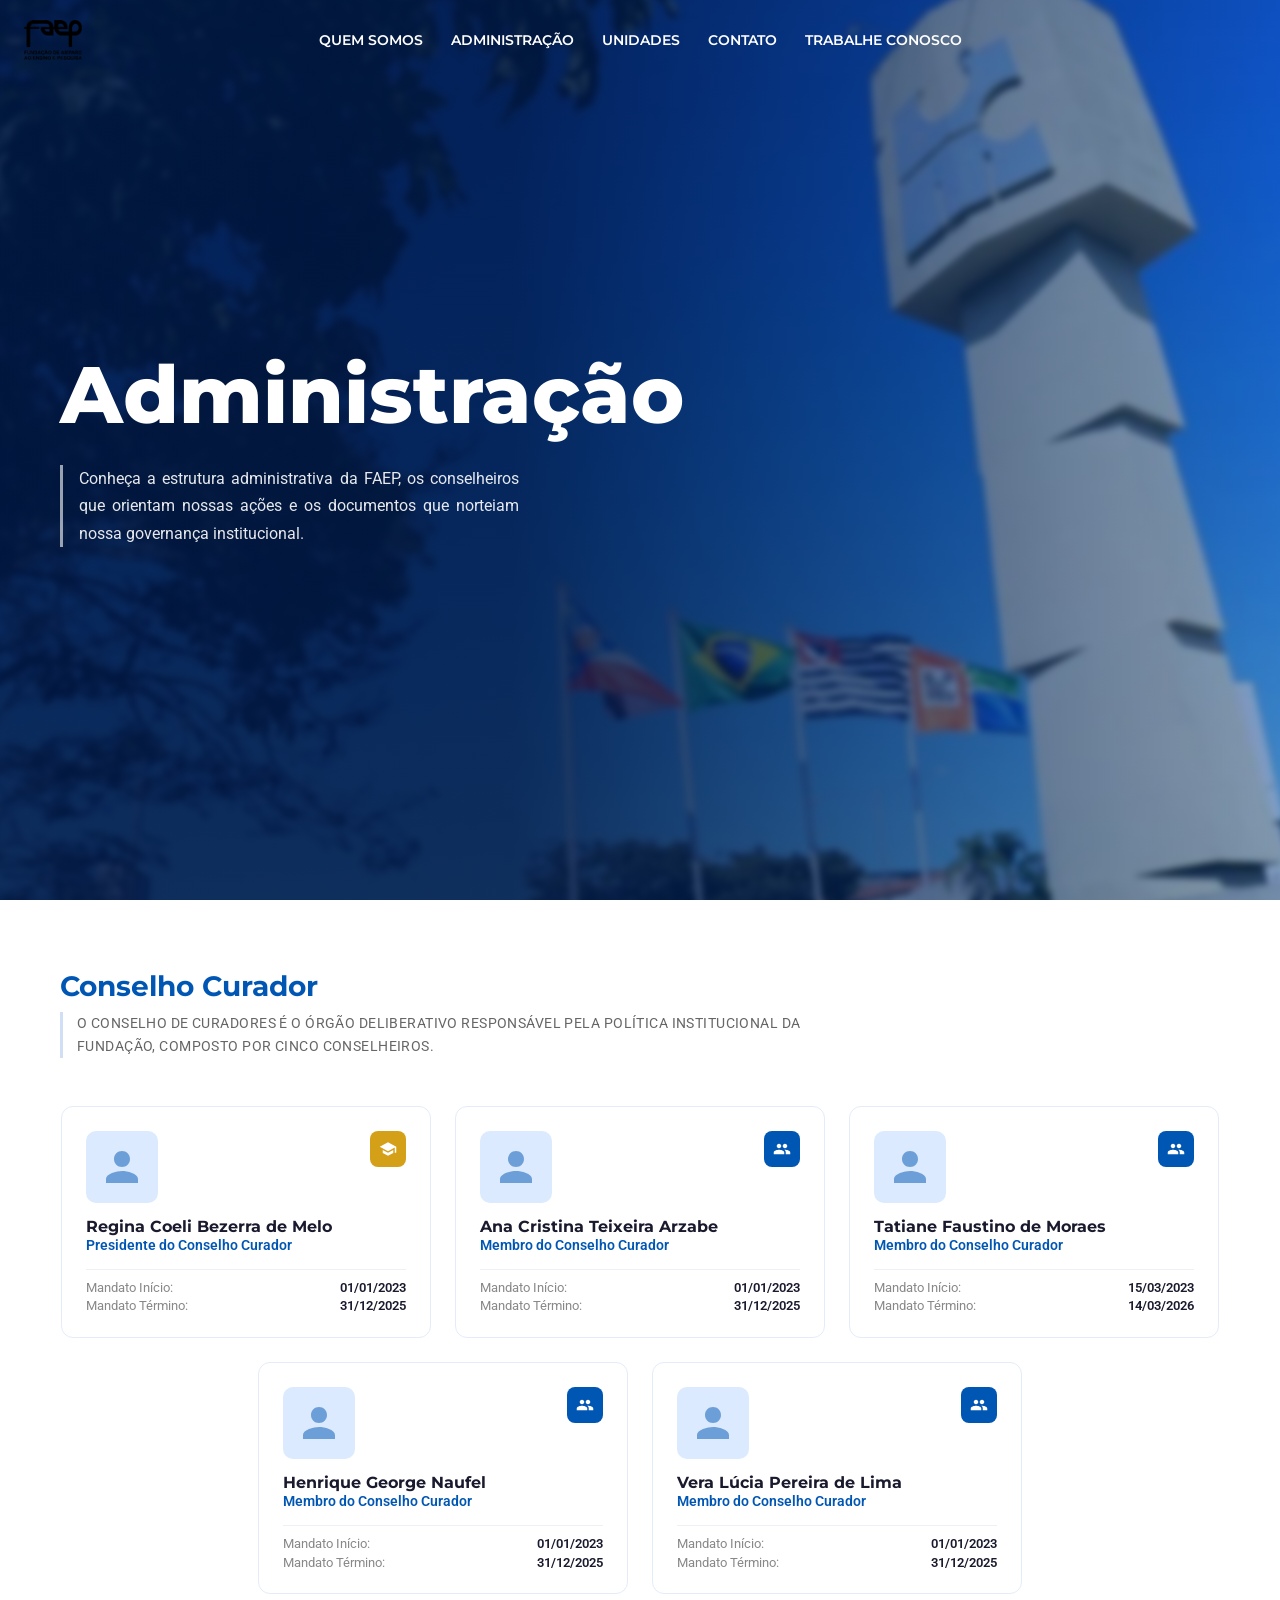
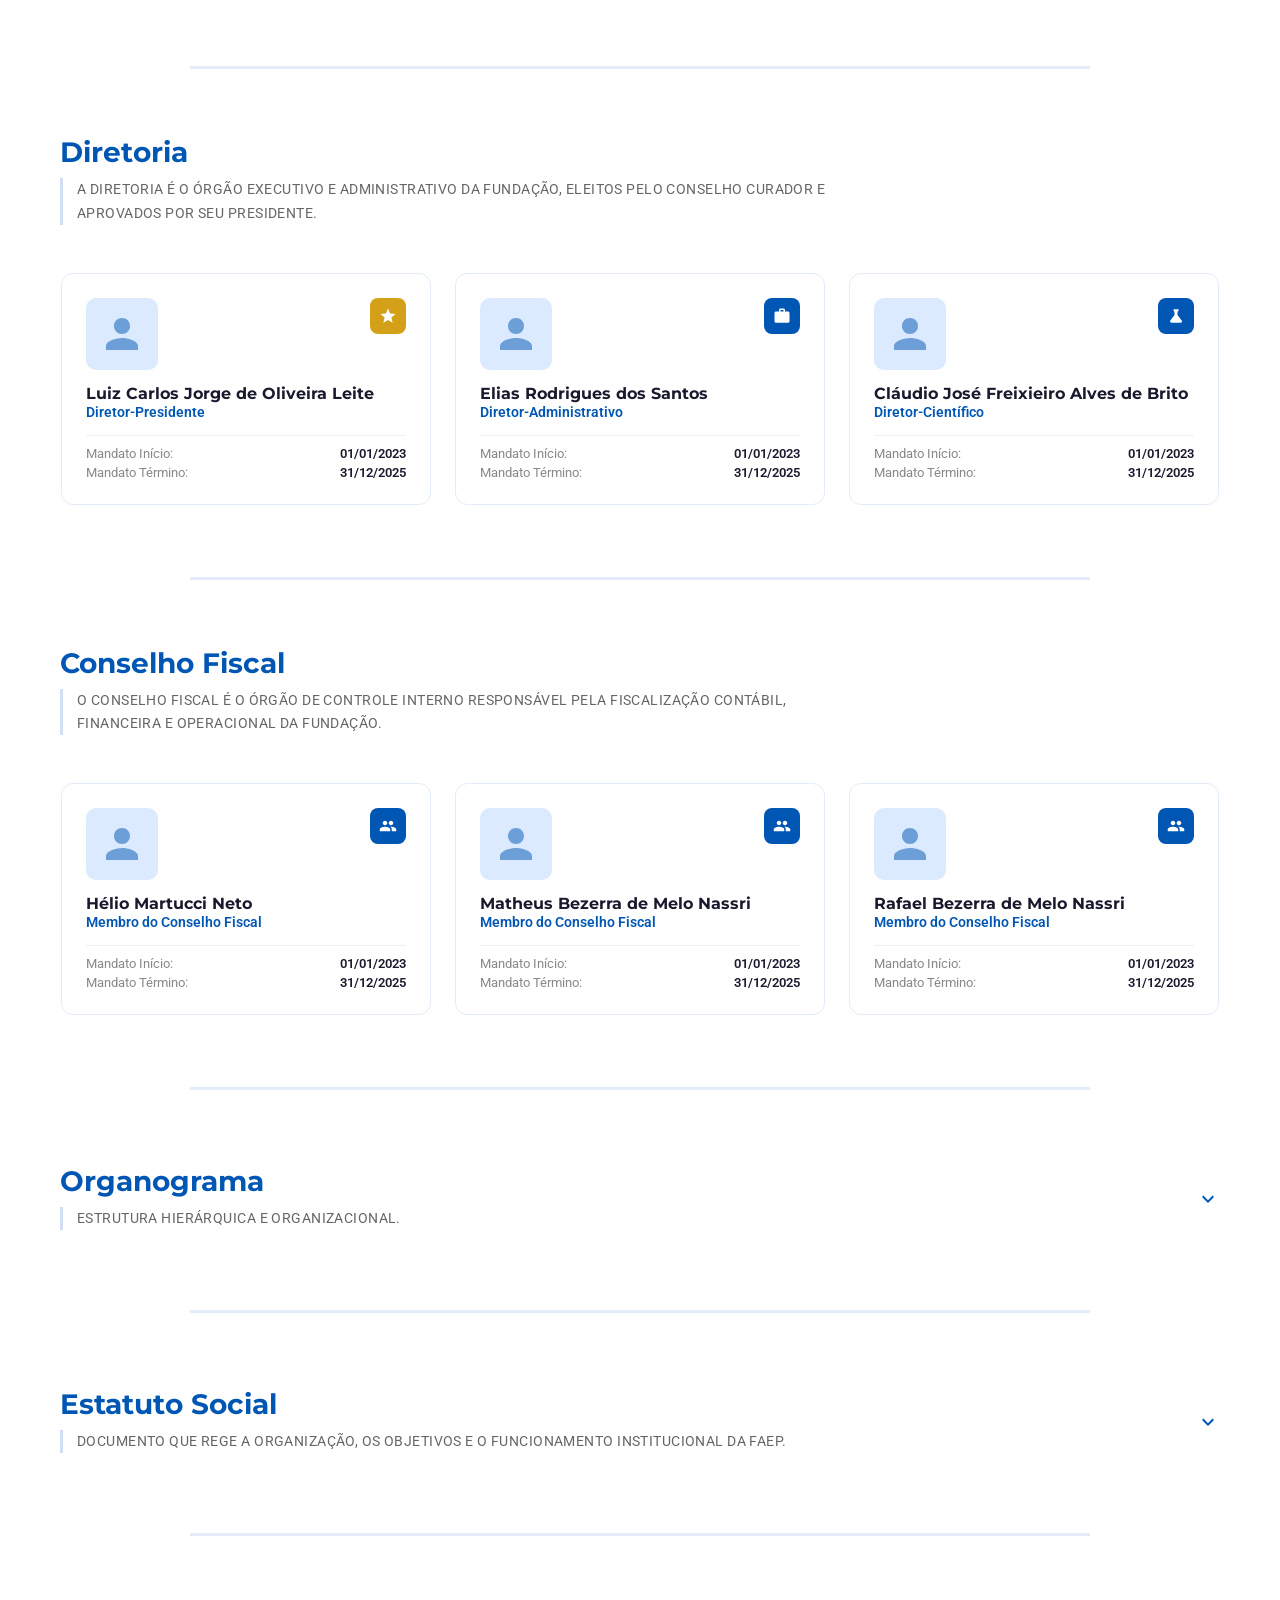
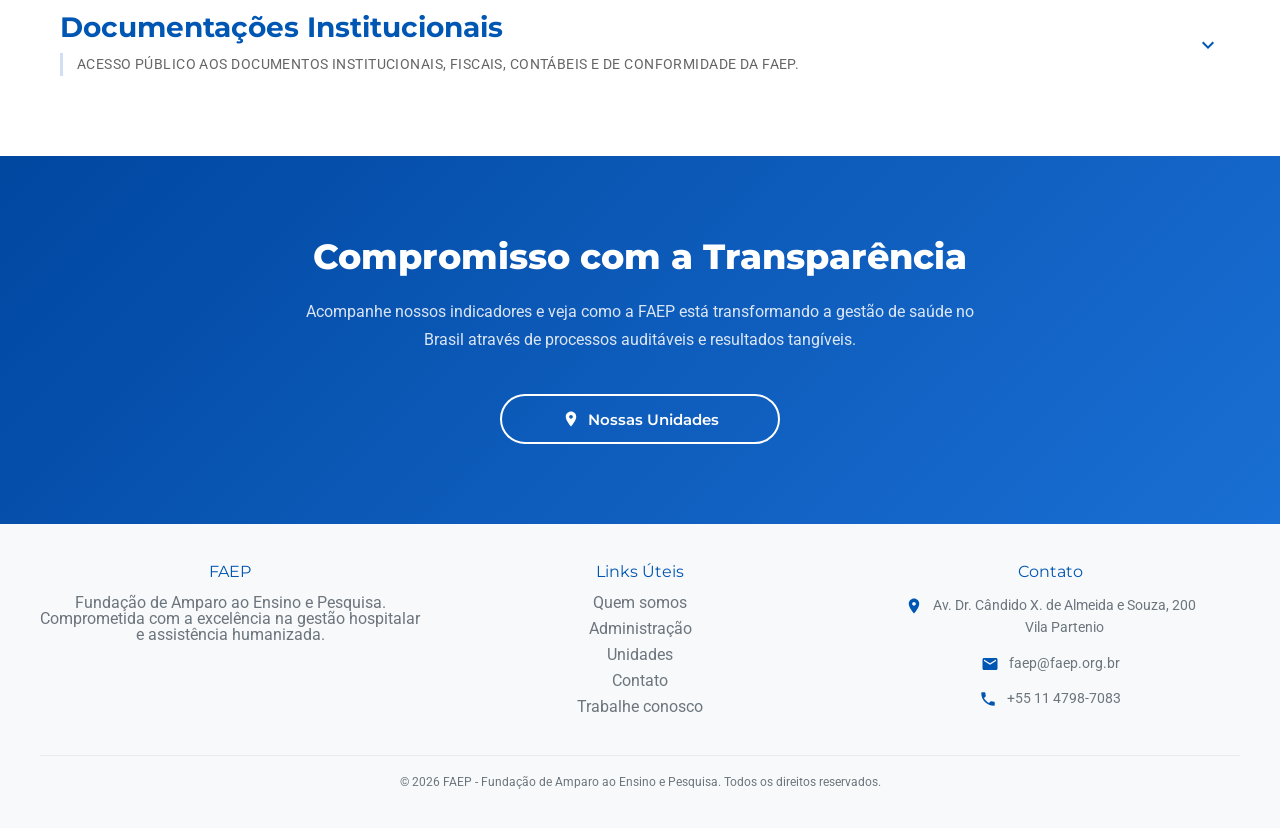
==== pages/administracao.html @ b6be8228 "projeto faep" ====
<!DOCTYPE html>
<html lang="pt-BR">
<head>
    <meta charset="UTF-8">
    <meta name="viewport" content="width=device-width, initial-scale=1.0">

    <!-- Styles -->
    <link rel="stylesheet" href="../css/reset.css">
    <link rel="stylesheet" href="../css/global.css">
    <link rel="stylesheet" href="../css/components/header.css">
    <link rel="stylesheet" href="../css/components/footer.css">
    <link rel="stylesheet" href="../css/components/commitment.css">
    <link rel="stylesheet" href="../css/administracao_css/administracao.css">
    <link rel="stylesheet" href="../css/administracao_css/administracao-media.css">

    <title>FAEP - Administração</title>
</head>
<body class="body">
    <header class="header">
        <a href="../index.html" class="header__logo-link">
            <img src="../assets/images/logo_faep/logofaep.png" alt="Logo FAEP" class="header__logo">
        </a>

        <button class="header__hamburger" aria-label="Abrir menu" aria-expanded="false">
            <span></span>
            <span></span>
            <span></span>
        </button>

        <nav class="header__nav">
            <ul class="header__nav-list">
                <li class="header__nav-item"><a href="./quem-somos.html" class="header__nav-link">QUEM SOMOS</a></li>
                <li class="header__nav-item"><a href="./administracao.html" class="header__nav-link header__nav-link--active">ADMINISTRAÇÃO</a></li>
                <li class="header__nav-item"><a href="./unidades.html" class="header__nav-link">UNIDADES</a></li>
                <li class="header__nav-item"><a href="./contato.html" class="header__nav-link">CONTATO</a></li>
                <li class="header__nav-item"><a href="./trabalhe-conosco.html" class="header__nav-link">TRABALHE CONOSCO</a></li>
            </ul>
        </nav>
    </header>

    <main class="adm-main">

        <section class="adm-hero">
            <div class="adm-hero__content">
                <h1 class="adm-hero__title">
                    <span class="adm-hero__title-line1">Administração</span>
                </h1>
                <p class="adm-hero__subtitle">Conheça a estrutura administrativa da FAEP, os conselheiros que orientam nossas ações e os documentos que norteiam nossa governança institucional.</p>
            </div>
        </section>


    <section class="adm-council">
        <div class="adm-council__header">
            <h2 class="adm-council__title">Conselho Curador</h2>
            <p class="adm-council__description">O Conselho de Curadores é o órgão deliberativo responsável pela política institucional da Fundação, composto por cinco conselheiros.</p>
        </div>

        <div class="adm-council__grid">

            <!-- Presidente -->
            <div class="adm-council__card">
                <div class="adm-council__card-top">
                    <div class="adm-council__photo-wrap">
                        <svg class="adm-council__photo-icon" xmlns="http://www.w3.org/2000/svg" viewBox="0 0 24 24" fill="currentColor"><path d="M12 12c2.7 0 4.8-2.1 4.8-4.8S14.7 2.4 12 2.4 7.2 4.5 7.2 7.2 9.3 12 12 12zm0 2.4c-3.2 0-9.6 1.6-9.6 4.8v2.4h19.2v-2.4c0-3.2-6.4-4.8-9.6-4.8z"/></svg>
                    </div>
                    <div class="adm-council__badge adm-council__badge--president">
                        <svg xmlns="http://www.w3.org/2000/svg" viewBox="0 0 24 24" fill="currentColor" width="18" height="18"><path d="M12 3L1 9l11 6 9-4.91V17h2V9L12 3zM5 13.18v4L12 21l7-3.82v-4L12 17l-7-3.82z"/></svg>
                    </div>
                </div>
                <div class="adm-council__card-body">
                    <h3 class="adm-council__name">Regina Coeli Bezerra de Melo</h3>
                    <span class="adm-council__role">Presidente do Conselho Curador</span>
                    <div class="adm-council__mandate">
                        <div class="adm-council__mandate-row">
                            <span class="adm-council__mandate-label">Mandato Início:</span>
                            <span class="adm-council__mandate-date">01/01/2023</span>
                        </div>
                        <div class="adm-council__mandate-row">
                            <span class="adm-council__mandate-label">Mandato Término:</span>
                            <span class="adm-council__mandate-date">31/12/2025</span>
                        </div>
                    </div>
                </div>
            </div>

            <!-- Membro 1 -->
            <div class="adm-council__card">
                <div class="adm-council__card-top">
                    <div class="adm-council__photo-wrap">
                        <svg class="adm-council__photo-icon" xmlns="http://www.w3.org/2000/svg" viewBox="0 0 24 24" fill="currentColor"><path d="M12 12c2.7 0 4.8-2.1 4.8-4.8S14.7 2.4 12 2.4 7.2 4.5 7.2 7.2 9.3 12 12 12zm0 2.4c-3.2 0-9.6 1.6-9.6 4.8v2.4h19.2v-2.4c0-3.2-6.4-4.8-9.6-4.8z"/></svg>
                    </div>
                    <div class="adm-council__badge">
                        <svg xmlns="http://www.w3.org/2000/svg" viewBox="0 0 24 24" fill="currentColor" width="18" height="18"><path d="M16 11c1.66 0 2.99-1.34 2.99-3S17.66 5 16 5c-1.66 0-3 1.34-3 3s1.34 3 3 3zm-8 0c1.66 0 2.99-1.34 2.99-3S9.66 5 8 5C6.34 5 5 6.34 5 8s1.34 3 3 3zm0 2c-2.33 0-7 1.17-7 3.5V19h14v-2.5c0-2.33-4.67-3.5-7-3.5zm8 0c-.29 0-.62.02-.97.05 1.16.84 1.97 1.97 1.97 3.45V19h6v-2.5c0-2.33-4.67-3.5-7-3.5z"/></svg>
                    </div>
                </div>
                <div class="adm-council__card-body">
                    <h3 class="adm-council__name">Ana Cristina Teixeira Arzabe</h3>
                    <span class="adm-council__role">Membro do Conselho Curador</span>
                    <div class="adm-council__mandate">
                        <div class="adm-council__mandate-row">
                            <span class="adm-council__mandate-label">Mandato Início:</span>
                            <span class="adm-council__mandate-date">01/01/2023</span>
                        </div>
                        <div class="adm-council__mandate-row">
                            <span class="adm-council__mandate-label">Mandato Término:</span>
                            <span class="adm-council__mandate-date">31/12/2025</span>
                        </div>
                    </div>
                </div>
            </div>

            <!-- Membro 2 -->
            <div class="adm-council__card">
                <div class="adm-council__card-top">
                    <div class="adm-council__photo-wrap">
                        <svg class="adm-council__photo-icon" xmlns="http://www.w3.org/2000/svg" viewBox="0 0 24 24" fill="currentColor"><path d="M12 12c2.7 0 4.8-2.1 4.8-4.8S14.7 2.4 12 2.4 7.2 4.5 7.2 7.2 9.3 12 12 12zm0 2.4c-3.2 0-9.6 1.6-9.6 4.8v2.4h19.2v-2.4c0-3.2-6.4-4.8-9.6-4.8z"/></svg>
                    </div>
                    <div class="adm-council__badge">
                        <svg xmlns="http://www.w3.org/2000/svg" viewBox="0 0 24 24" fill="currentColor" width="18" height="18"><path d="M16 11c1.66 0 2.99-1.34 2.99-3S17.66 5 16 5c-1.66 0-3 1.34-3 3s1.34 3 3 3zm-8 0c1.66 0 2.99-1.34 2.99-3S9.66 5 8 5C6.34 5 5 6.34 5 8s1.34 3 3 3zm0 2c-2.33 0-7 1.17-7 3.5V19h14v-2.5c0-2.33-4.67-3.5-7-3.5zm8 0c-.29 0-.62.02-.97.05 1.16.84 1.97 1.97 1.97 3.45V19h6v-2.5c0-2.33-4.67-3.5-7-3.5z"/></svg>
                    </div>
                </div>
                <div class="adm-council__card-body">
                    <h3 class="adm-council__name">Tatiane Faustino de Moraes</h3>
                    <span class="adm-council__role">Membro do Conselho Curador</span>
                    <div class="adm-council__mandate">
                        <div class="adm-council__mandate-row">
                            <span class="adm-council__mandate-label">Mandato Início:</span>
                            <span class="adm-council__mandate-date">15/03/2023</span>
                        </div>
                        <div class="adm-council__mandate-row">
                            <span class="adm-council__mandate-label">Mandato Término:</span>
                            <span class="adm-council__mandate-date">14/03/2026</span>
                        </div>
                    </div>
                </div>
            </div>

            <!-- Membro 3 -->
            <div class="adm-council__card">
                <div class="adm-council__card-top">
                    <div class="adm-council__photo-wrap">
                        <svg class="adm-council__photo-icon" xmlns="http://www.w3.org/2000/svg" viewBox="0 0 24 24" fill="currentColor"><path d="M12 12c2.7 0 4.8-2.1 4.8-4.8S14.7 2.4 12 2.4 7.2 4.5 7.2 7.2 9.3 12 12 12zm0 2.4c-3.2 0-9.6 1.6-9.6 4.8v2.4h19.2v-2.4c0-3.2-6.4-4.8-9.6-4.8z"/></svg>
                    </div>
                    <div class="adm-council__badge">
                        <svg xmlns="http://www.w3.org/2000/svg" viewBox="0 0 24 24" fill="currentColor" width="18" height="18"><path d="M16 11c1.66 0 2.99-1.34 2.99-3S17.66 5 16 5c-1.66 0-3 1.34-3 3s1.34 3 3 3zm-8 0c1.66 0 2.99-1.34 2.99-3S9.66 5 8 5C6.34 5 5 6.34 5 8s1.34 3 3 3zm0 2c-2.33 0-7 1.17-7 3.5V19h14v-2.5c0-2.33-4.67-3.5-7-3.5zm8 0c-.29 0-.62.02-.97.05 1.16.84 1.97 1.97 1.97 3.45V19h6v-2.5c0-2.33-4.67-3.5-7-3.5z"/></svg>
                    </div>
                </div>
                <div class="adm-council__card-body">
                    <h3 class="adm-council__name">Henrique George Naufel</h3>
                    <span class="adm-council__role">Membro do Conselho Curador</span>
                    <div class="adm-council__mandate">
                        <div class="adm-council__mandate-row">
                            <span class="adm-council__mandate-label">Mandato Início:</span>
                            <span class="adm-council__mandate-date">01/01/2023</span>
                        </div>
                        <div class="adm-council__mandate-row">
                            <span class="adm-council__mandate-label">Mandato Término:</span>
                            <span class="adm-council__mandate-date">31/12/2025</span>
                        </div>
                    </div>
                </div>
            </div>

            <!-- Membro 4 -->
            <div class="adm-council__card">
                <div class="adm-council__card-top">
                    <div class="adm-council__photo-wrap">
                        <svg class="adm-council__photo-icon" xmlns="http://www.w3.org/2000/svg" viewBox="0 0 24 24" fill="currentColor"><path d="M12 12c2.7 0 4.8-2.1 4.8-4.8S14.7 2.4 12 2.4 7.2 4.5 7.2 7.2 9.3 12 12 12zm0 2.4c-3.2 0-9.6 1.6-9.6 4.8v2.4h19.2v-2.4c0-3.2-6.4-4.8-9.6-4.8z"/></svg>
                    </div>
                    <div class="adm-council__badge">
                        <svg xmlns="http://www.w3.org/2000/svg" viewBox="0 0 24 24" fill="currentColor" width="18" height="18"><path d="M16 11c1.66 0 2.99-1.34 2.99-3S17.66 5 16 5c-1.66 0-3 1.34-3 3s1.34 3 3 3zm-8 0c1.66 0 2.99-1.34 2.99-3S9.66 5 8 5C6.34 5 5 6.34 5 8s1.34 3 3 3zm0 2c-2.33 0-7 1.17-7 3.5V19h14v-2.5c0-2.33-4.67-3.5-7-3.5zm8 0c-.29 0-.62.02-.97.05 1.16.84 1.97 1.97 1.97 3.45V19h6v-2.5c0-2.33-4.67-3.5-7-3.5z"/></svg>
                    </div>
                </div>
                <div class="adm-council__card-body">
                    <h3 class="adm-council__name">Vera Lúcia Pereira de Lima</h3>
                    <span class="adm-council__role">Membro do Conselho Curador</span>
                    <div class="adm-council__mandate">
                        <div class="adm-council__mandate-row">
                            <span class="adm-council__mandate-label">Mandato Início:</span>
                            <span class="adm-council__mandate-date">01/01/2023</span>
                        </div>
                        <div class="adm-council__mandate-row">
                            <span class="adm-council__mandate-label">Mandato Término:</span>
                            <span class="adm-council__mandate-date">31/12/2025</span>
                        </div>
                    </div>
                </div>
            </div>

        </div>
    </section>

    <section class="adm-council adm-board">
        <div class="adm-council__header">
            <h2 class="adm-council__title">Diretoria</h2>
            <p class="adm-council__description">A Diretoria é o órgão executivo e administrativo da Fundação, eleitos pelo Conselho Curador e aprovados por seu Presidente.</p>
        </div>

        <div class="adm-council__grid">

            <!-- Diretor-Presidente -->
            <div class="adm-council__card">
                <div class="adm-council__card-top">
                    <div class="adm-council__photo-wrap">
                        <svg class="adm-council__photo-icon" xmlns="http://www.w3.org/2000/svg" viewBox="0 0 24 24" fill="currentColor"><path d="M12 12c2.7 0 4.8-2.1 4.8-4.8S14.7 2.4 12 2.4 7.2 4.5 7.2 7.2 9.3 12 12 12zm0 2.4c-3.2 0-9.6 1.6-9.6 4.8v2.4h19.2v-2.4c0-3.2-6.4-4.8-9.6-4.8z"/></svg>
                    </div>
                    <div class="adm-council__badge adm-council__badge--president">
                        <svg xmlns="http://www.w3.org/2000/svg" viewBox="0 0 24 24" fill="currentColor" width="18" height="18"><path d="M12 17.27L18.18 21l-1.64-7.03L22 9.24l-7.19-.61L12 2 9.19 8.63 2 9.24l5.46 4.73L5.82 21z"/></svg>
                    </div>
                </div>
                <div class="adm-council__card-body">
                    <h3 class="adm-council__name">Luiz Carlos Jorge de Oliveira Leite</h3>
                    <span class="adm-council__role">Diretor-Presidente</span>
                    <div class="adm-council__mandate">
                        <div class="adm-council__mandate-row">
                            <span class="adm-council__mandate-label">Mandato Início:</span>
                            <span class="adm-council__mandate-date">01/01/2023</span>
                        </div>
                        <div class="adm-council__mandate-row">
                            <span class="adm-council__mandate-label">Mandato Término:</span>
                            <span class="adm-council__mandate-date">31/12/2025</span>
                        </div>
                    </div>
                </div>
            </div>

            <!-- Diretor-Administrativo -->
            <div class="adm-council__card">
                <div class="adm-council__card-top">
                    <div class="adm-council__photo-wrap">
                        <svg class="adm-council__photo-icon" xmlns="http://www.w3.org/2000/svg" viewBox="0 0 24 24" fill="currentColor"><path d="M12 12c2.7 0 4.8-2.1 4.8-4.8S14.7 2.4 12 2.4 7.2 4.5 7.2 7.2 9.3 12 12 12zm0 2.4c-3.2 0-9.6 1.6-9.6 4.8v2.4h19.2v-2.4c0-3.2-6.4-4.8-9.6-4.8z"/></svg>
                    </div>
                    <div class="adm-council__badge">
                        <svg xmlns="http://www.w3.org/2000/svg" viewBox="0 0 24 24" fill="currentColor" width="18" height="18"><path d="M20 6h-4V4c0-1.11-.89-2-2-2h-4c-1.11 0-2 .89-2 2v2H4c-1.11 0-1.99.89-1.99 2L2 19c0 1.11.89 2 2 2h16c1.11 0 2-.89 2-2V8c0-1.11-.89-2-2-2zm-6 0h-4V4h4v2z"/></svg>
                    </div>
                </div>
                <div class="adm-council__card-body">
                    <h3 class="adm-council__name">Elias Rodrigues dos Santos</h3>
                    <span class="adm-council__role">Diretor-Administrativo</span>
                    <div class="adm-council__mandate">
                        <div class="adm-council__mandate-row">
                            <span class="adm-council__mandate-label">Mandato Início:</span>
                            <span class="adm-council__mandate-date">01/01/2023</span>
                        </div>
                        <div class="adm-council__mandate-row">
                            <span class="adm-council__mandate-label">Mandato Término:</span>
                            <span class="adm-council__mandate-date">31/12/2025</span>
                        </div>
                    </div>
                </div>
            </div>

            <!-- Diretor-Científico -->
            <div class="adm-council__card">
                <div class="adm-council__card-top">
                    <div class="adm-council__photo-wrap">
                        <svg class="adm-council__photo-icon" xmlns="http://www.w3.org/2000/svg" viewBox="0 0 24 24" fill="currentColor"><path d="M12 12c2.7 0 4.8-2.1 4.8-4.8S14.7 2.4 12 2.4 7.2 4.5 7.2 7.2 9.3 12 12 12zm0 2.4c-3.2 0-9.6 1.6-9.6 4.8v2.4h19.2v-2.4c0-3.2-6.4-4.8-9.6-4.8z"/></svg>
                    </div>
                    <div class="adm-council__badge">
                        <svg xmlns="http://www.w3.org/2000/svg" viewBox="0 0 24 24" fill="currentColor" width="18" height="18"><path d="M19.8 18.4L14 10.67V6.5l1.35-1.69A1 1 0 0 0 14.58 3H9.42a1 1 0 0 0-.77 1.62L10 6.5v4.17L4.2 18.4A2 2 0 0 0 5.8 21h12.4a2 2 0 0 0 1.6-3.1z"/></svg>
                    </div>
                </div>
                <div class="adm-council__card-body">
                    <h3 class="adm-council__name">Cláudio José Freixieiro Alves de Brito</h3>
                    <span class="adm-council__role">Diretor-Científico</span>
                    <div class="adm-council__mandate">
                        <div class="adm-council__mandate-row">
                            <span class="adm-council__mandate-label">Mandato Início:</span>
                            <span class="adm-council__mandate-date">01/01/2023</span>
                        </div>
                        <div class="adm-council__mandate-row">
                            <span class="adm-council__mandate-label">Mandato Término:</span>
                            <span class="adm-council__mandate-date">31/12/2025</span>
                        </div>
                    </div>
                </div>
            </div>

        </div>
    </section>

    <section class="adm-council">
        <div class="adm-council__header">
            <h2 class="adm-council__title">Conselho Fiscal</h2>
            <p class="adm-council__description">O Conselho Fiscal é o órgão de controle interno responsável pela fiscalização contábil, financeira e operacional da Fundação.</p>
        </div>

        <div class="adm-council__grid">

            <!-- Membro 1 -->
            <div class="adm-council__card">
                <div class="adm-council__card-top">
                    <div class="adm-council__photo-wrap">
                        <svg class="adm-council__photo-icon" xmlns="http://www.w3.org/2000/svg" viewBox="0 0 24 24" fill="currentColor"><path d="M12 12c2.7 0 4.8-2.1 4.8-4.8S14.7 2.4 12 2.4 7.2 4.5 7.2 7.2 9.3 12 12 12zm0 2.4c-3.2 0-9.6 1.6-9.6 4.8v2.4h19.2v-2.4c0-3.2-6.4-4.8-9.6-4.8z"/></svg>
                    </div>
                    <div class="adm-council__badge">
                        <svg xmlns="http://www.w3.org/2000/svg" viewBox="0 0 24 24" fill="currentColor" width="18" height="18"><path d="M16 11c1.66 0 2.99-1.34 2.99-3S17.66 5 16 5c-1.66 0-3 1.34-3 3s1.34 3 3 3zm-8 0c1.66 0 2.99-1.34 2.99-3S9.66 5 8 5C6.34 5 5 6.34 5 8s1.34 3 3 3zm0 2c-2.33 0-7 1.17-7 3.5V19h14v-2.5c0-2.33-4.67-3.5-7-3.5zm8 0c-.29 0-.62.02-.97.05 1.16.84 1.97 1.97 1.97 3.45V19h6v-2.5c0-2.33-4.67-3.5-7-3.5z"/></svg>
                    </div>
                </div>
                <div class="adm-council__card-body">
                    <h3 class="adm-council__name">Hélio Martucci Neto</h3>
                    <span class="adm-council__role">Membro do Conselho Fiscal</span>
                    <div class="adm-council__mandate">
                        <div class="adm-council__mandate-row">
                            <span class="adm-council__mandate-label">Mandato Início:</span>
                            <span class="adm-council__mandate-date">01/01/2023</span>
                        </div>
                        <div class="adm-council__mandate-row">
                            <span class="adm-council__mandate-label">Mandato Término:</span>
                            <span class="adm-council__mandate-date">31/12/2025</span>
                        </div>
                    </div>
                </div>
            </div>

            <!-- Membro 2 -->
            <div class="adm-council__card">
                <div class="adm-council__card-top">
                    <div class="adm-council__photo-wrap">
                        <svg class="adm-council__photo-icon" xmlns="http://www.w3.org/2000/svg" viewBox="0 0 24 24" fill="currentColor"><path d="M12 12c2.7 0 4.8-2.1 4.8-4.8S14.7 2.4 12 2.4 7.2 4.5 7.2 7.2 9.3 12 12 12zm0 2.4c-3.2 0-9.6 1.6-9.6 4.8v2.4h19.2v-2.4c0-3.2-6.4-4.8-9.6-4.8z"/></svg>
                    </div>
                    <div class="adm-council__badge">
                        <svg xmlns="http://www.w3.org/2000/svg" viewBox="0 0 24 24" fill="currentColor" width="18" height="18"><path d="M16 11c1.66 0 2.99-1.34 2.99-3S17.66 5 16 5c-1.66 0-3 1.34-3 3s1.34 3 3 3zm-8 0c1.66 0 2.99-1.34 2.99-3S9.66 5 8 5C6.34 5 5 6.34 5 8s1.34 3 3 3zm0 2c-2.33 0-7 1.17-7 3.5V19h14v-2.5c0-2.33-4.67-3.5-7-3.5zm8 0c-.29 0-.62.02-.97.05 1.16.84 1.97 1.97 1.97 3.45V19h6v-2.5c0-2.33-4.67-3.5-7-3.5z"/></svg>
                    </div>
                </div>
                <div class="adm-council__card-body">
                    <h3 class="adm-council__name">Matheus Bezerra de Melo Nassri</h3>
                    <span class="adm-council__role">Membro do Conselho Fiscal</span>
                    <div class="adm-council__mandate">
                        <div class="adm-council__mandate-row">
                            <span class="adm-council__mandate-label">Mandato Início:</span>
                            <span class="adm-council__mandate-date">01/01/2023</span>
                        </div>
                        <div class="adm-council__mandate-row">
                            <span class="adm-council__mandate-label">Mandato Término:</span>
                            <span class="adm-council__mandate-date">31/12/2025</span>
                        </div>
                    </div>
                </div>
            </div>

            <!-- Membro 3 -->
            <div class="adm-council__card">
                <div class="adm-council__card-top">
                    <div class="adm-council__photo-wrap">
                        <svg class="adm-council__photo-icon" xmlns="http://www.w3.org/2000/svg" viewBox="0 0 24 24" fill="currentColor"><path d="M12 12c2.7 0 4.8-2.1 4.8-4.8S14.7 2.4 12 2.4 7.2 4.5 7.2 7.2 9.3 12 12 12zm0 2.4c-3.2 0-9.6 1.6-9.6 4.8v2.4h19.2v-2.4c0-3.2-6.4-4.8-9.6-4.8z"/></svg>
                    </div>
                    <div class="adm-council__badge">
                        <svg xmlns="http://www.w3.org/2000/svg" viewBox="0 0 24 24" fill="currentColor" width="18" height="18"><path d="M16 11c1.66 0 2.99-1.34 2.99-3S17.66 5 16 5c-1.66 0-3 1.34-3 3s1.34 3 3 3zm-8 0c1.66 0 2.99-1.34 2.99-3S9.66 5 8 5C6.34 5 5 6.34 5 8s1.34 3 3 3zm0 2c-2.33 0-7 1.17-7 3.5V19h14v-2.5c0-2.33-4.67-3.5-7-3.5zm8 0c-.29 0-.62.02-.97.05 1.16.84 1.97 1.97 1.97 3.45V19h6v-2.5c0-2.33-4.67-3.5-7-3.5z"/></svg>
                    </div>
                </div>
                <div class="adm-council__card-body">
                    <h3 class="adm-council__name">Rafael Bezerra de Melo Nassri</h3>
                    <span class="adm-council__role">Membro do Conselho Fiscal</span>
                    <div class="adm-council__mandate">
                        <div class="adm-council__mandate-row">
                            <span class="adm-council__mandate-label">Mandato Início:</span>
                            <span class="adm-council__mandate-date">01/01/2023</span>
                        </div>
                        <div class="adm-council__mandate-row">
                            <span class="adm-council__mandate-label">Mandato Término:</span>
                            <span class="adm-council__mandate-date">31/12/2025</span>
                        </div>
                    </div>
                </div>
            </div>

        </div>
    </section>

    <section class="adm-council adm-organogram">
        <div class="adm-accordion__header" role="button" tabindex="0" aria-expanded="false">
            <div>
                <h2 class="adm-council__title">Organograma</h2>
                <p class="adm-council__description">Estrutura hierárquica e organizacional.</p>
            </div>
            <svg class="adm-accordion__chevron" xmlns="http://www.w3.org/2000/svg" viewBox="0 0 24 24" fill="currentColor" width="24" height="24"><path d="M7.41 8.59 12 13.17l4.59-4.58L18 10l-6 6-6-6z"/></svg>
        </div>
        <div class="adm-accordion__body">
            <div class="adm-organogram__image-wrap">
                <img src="../assets/images/background/umc.png" alt="Organograma FAEP" class="adm-organogram__image">
            </div>
        </div>
    </section>

    <section class="adm-council adm-estatuto">
        <div class="adm-accordion__header" role="button" tabindex="0" aria-expanded="false">
            <div>
                <h2 class="adm-council__title">Estatuto Social</h2>
                <p class="adm-council__description">Documento que rege a organização, os objetivos e o funcionamento institucional da FAEP.</p>
            </div>
            <svg class="adm-accordion__chevron" xmlns="http://www.w3.org/2000/svg" viewBox="0 0 24 24" fill="currentColor" width="24" height="24"><path d="M7.41 8.59 12 13.17l4.59-4.58L18 10l-6 6-6-6z"/></svg>
        </div>
        <div class="adm-accordion__body">
            <div class="adm-estatuto__viewer">
                <iframe
                    class="adm-estatuto__iframe"
                    src="../assets/download/administracao/estatuto.pdf"
                    title="Estatuto Social FAEP"
                ></iframe>
            </div>
        </div>
    </section>

    <section class="adm-council adm-docs">
        <div class="adm-accordion__header" role="button" tabindex="0" aria-expanded="false">
            <div>
                <h2 class="adm-council__title">Documentações Institucionais</h2>
                <p class="adm-council__description">Acesso público aos documentos institucionais, fiscais, contábeis e de conformidade da FAEP.</p>
            </div>
            <svg class="adm-accordion__chevron" xmlns="http://www.w3.org/2000/svg" viewBox="0 0 24 24" fill="currentColor" width="24" height="24"><path d="M7.41 8.59 12 13.17l4.59-4.58L18 10l-6 6-6-6z"/></svg>
        </div>
        <div class="adm-accordion__body">
            <div class="adm-doc__controls">
                <input type="text" class="adm-doc__search" id="admDocSearch" placeholder="Buscar documento...">
                <select class="adm-doc__select" id="admDocCatFilter">
                    <option value="">Todas as Categorias</option>
                    <option value="Institucional">Institucional</option>
                    <option value="Fiscal">Fiscal</option>
                    <option value="Contábil">Contábil</option>
                    <option value="Certidão">Certidão</option>
                    <option value="Capacidade Técnica">Capacidade Técnica</option>
                    <option value="Regulamento Interno">Regulamento Interno</option>
                </select>
                <select class="adm-doc__select" id="admDocStatusFilter">
                    <option value="">Todos os Status</option>
                    <option value="Publicado">Publicado</option>
                    <option value="Em Revisão">Em Revisão</option>
                </select>
            </div>
            <div class="adm-doc__table-wrap">
                <table class="adm-doc__table" id="admDocTable">
                    <thead>
                        <tr>
                            <th><button class="adm-doc__sort-btn" data-col="0">NOME DO ARQUIVO <svg xmlns="http://www.w3.org/2000/svg" viewBox="0 0 24 24" fill="currentColor" width="11" height="11"><path d="M12 5.83 15.17 9l1.41-1.41L12 3 7.41 7.59 8.83 9 12 5.83zm0 12.34L8.83 15l-1.41 1.41L12 21l4.59-4.59L15.17 15 12 18.17z"/></svg></button></th>
                            <th><button class="adm-doc__sort-btn" data-col="1">CATEGORIA <svg xmlns="http://www.w3.org/2000/svg" viewBox="0 0 24 24" fill="currentColor" width="11" height="11"><path d="M12 5.83 15.17 9l1.41-1.41L12 3 7.41 7.59 8.83 9 12 5.83zm0 12.34L8.83 15l-1.41 1.41L12 21l4.59-4.59L15.17 15 12 18.17z"/></svg></button></th>
                            <th><button class="adm-doc__sort-btn" data-col="2">STATUS <svg xmlns="http://www.w3.org/2000/svg" viewBox="0 0 24 24" fill="currentColor" width="11" height="11"><path d="M12 5.83 15.17 9l1.41-1.41L12 3 7.41 7.59 8.83 9 12 5.83zm0 12.34L8.83 15l-1.41 1.41L12 21l4.59-4.59L15.17 15 12 18.17z"/></svg></button></th>
                            <th><button class="adm-doc__sort-btn" data-col="3">COMPETÊNCIA <svg xmlns="http://www.w3.org/2000/svg" viewBox="0 0 24 24" fill="currentColor" width="11" height="11"><path d="M12 5.83 15.17 9l1.41-1.41L12 3 7.41 7.59 8.83 9 12 5.83zm0 12.34L8.83 15l-1.41 1.41L12 21l4.59-4.59L15.17 15 12 18.17z"/></svg></button></th>
                            <th class="adm-doc__th--action">AÇÃO</th>
                        </tr>
                    </thead>
                    <tbody>
                        <tr data-cat="Institucional" data-status="Publicado" data-pdf="../assets/download/administracao/estatuto.pdf">
                            <td><a href="#" class="adm-doc__doc-link">Estatuto Social</a></td>
                            <td>Institucional</td>
                            <td><span class="adm-doc__badge adm-doc__badge--published">Publicado</span></td>
                            <td>03/2026</td>
                            <td><button class="adm-doc__action" aria-label="Baixar PDF" title="Baixar PDF"><svg xmlns="http://www.w3.org/2000/svg" viewBox="0 0 24 24" fill="currentColor" width="15" height="15"><path d="M19 9h-4V3H9v6H5l7 7 7-7zM5 18v2h14v-2H5z"/></svg></button></td>
                        </tr>
                        <tr data-cat="Certidão" data-status="Publicado" data-pdf="../assets/download/administracao/certidao_debitos_federais.pdf">
                            <td><a href="#" class="adm-doc__doc-link">Certidão Negativa de Débitos Federais</a></td>
                            <td>Certidão</td>
                            <td><span class="adm-doc__badge adm-doc__badge--published">Publicado</span></td>
                            <td>01/2026</td>
                            <td><button class="adm-doc__action" aria-label="Baixar PDF" title="Baixar PDF"><svg xmlns="http://www.w3.org/2000/svg" viewBox="0 0 24 24" fill="currentColor" width="15" height="15"><path d="M19 9h-4V3H9v6H5l7 7 7-7zM5 18v2h14v-2H5z"/></svg></button></td>
                        </tr>
                        <tr data-cat="Fiscal" data-status="Publicado" data-pdf="../assets/download/administracao/certidao_regularidade_fgts.pdf">
                            <td><a href="#" class="adm-doc__doc-link">Certidão de Regularidade do FGTS</a></td>
                            <td>Fiscal</td>
                            <td><span class="adm-doc__badge adm-doc__badge--published">Publicado</span></td>
                            <td>01/2026</td>
                            <td><button class="adm-doc__action" aria-label="Baixar PDF" title="Baixar PDF"><svg xmlns="http://www.w3.org/2000/svg" viewBox="0 0 24 24" fill="currentColor" width="15" height="15"><path d="M19 9h-4V3H9v6H5l7 7 7-7zM5 18v2h14v-2H5z"/></svg></button></td>
                        </tr>
                        <tr data-cat="Regulamento Interno" data-status="Publicado" data-pdf="../assets/download/administracao/regulamento_interno_pessoal.pdf">
                            <td><a href="#" class="adm-doc__doc-link">Regulamento Interno de Pessoal</a></td>
                            <td>Regulamento Interno</td>
                            <td><span class="adm-doc__badge adm-doc__badge--published">Publicado</span></td>
                            <td>02/2026</td>
                            <td><button class="adm-doc__action" aria-label="Baixar PDF" title="Baixar PDF"><svg xmlns="http://www.w3.org/2000/svg" viewBox="0 0 24 24" fill="currentColor" width="15" height="15"><path d="M19 9h-4V3H9v6H5l7 7 7-7zM5 18v2h14v-2H5z"/></svg></button></td>
                        </tr>
                        <tr data-cat="Contábil" data-status="Em Revisão">
                            <td><a href="#" class="adm-doc__doc-link adm-doc__doc-link--locked">Balanço Patrimonial</a></td>
                            <td>Contábil</td>
                            <td><span class="adm-doc__badge adm-doc__badge--review">Em Revisão</span></td>
                            <td>12/2025</td>
                            <td><span class="adm-doc__action adm-doc__action--locked" aria-label="Documento em revisão" title="Documento em revisão"><svg xmlns="http://www.w3.org/2000/svg" viewBox="0 0 24 24" fill="currentColor" width="14" height="14"><path d="M18 8h-1V6c0-2.76-2.24-5-5-5S7 3.24 7 6v2H6c-1.1 0-2 .9-2 2v10c0 1.1.9 2 2 2h12c1.1 0 2-.9 2-2V10c0-1.1-.9-2-2-2zm-6 9c-1.1 0-2-.9-2-2s.9-2 2-2 2 .9 2 2-.9 2-2 2zm3.1-9H8.9V6c0-1.71 1.39-3.1 3.1-3.1 1.71 0 3.1 1.39 3.1 3.1v2z"/></svg></span></td>
                        </tr>
                        <tr data-cat="Capacidade Técnica" data-status="Em Revisão">
                            <td><a href="#" class="adm-doc__doc-link adm-doc__doc-link--locked">Atestado de Capacidade Técnica</a></td>
                            <td>Capacidade Técnica</td>
                            <td><span class="adm-doc__badge adm-doc__badge--review">Em Revisão</span></td>
                            <td>01/2026</td>
                            <td><span class="adm-doc__action adm-doc__action--locked" aria-label="Documento em revisão" title="Documento em revisão"><svg xmlns="http://www.w3.org/2000/svg" viewBox="0 0 24 24" fill="currentColor" width="14" height="14"><path d="M18 8h-1V6c0-2.76-2.24-5-5-5S7 3.24 7 6v2H6c-1.1 0-2 .9-2 2v10c0 1.1.9 2 2 2h12c1.1 0 2-.9 2-2V10c0-1.1-.9-2-2-2zm-6 9c-1.1 0-2-.9-2-2s.9-2 2-2 2 .9 2 2-.9 2-2 2zm3.1-9H8.9V6c0-1.71 1.39-3.1 3.1-3.1 1.71 0 3.1 1.39 3.1 3.1v2z"/></svg></span></td>
                        </tr>
                    </tbody>
                </table>
            </div>
        </div>
    </section>

    <section class="commitment">
        <div class="commitment__container">
            <h2 class="commitment__title">Compromisso com a Transparência</h2>
            <p class="commitment__text">Acompanhe nossos indicadores e veja como a FAEP está transformando a gestão de saúde no Brasil através de processos auditáveis e resultados tangíveis.</p>
            <div class="commitment__actions">
                <a href="./unidades.html" class="commitment__btn commitment__btn--outline">
                    <svg xmlns="http://www.w3.org/2000/svg" viewBox="0 0 24 24" fill="currentColor" width="18" height="18"><path d="M12 2C8.13 2 5 5.13 5 9c0 5.25 7 13 7 13s7-7.75 7-13c0-3.87-3.13-7-7-7zm0 9.5c-1.38 0-2.5-1.12-2.5-2.5s1.12-2.5 2.5-2.5 2.5 1.12 2.5 2.5-1.12 2.5-2.5 2.5z"/></svg>
                    Nossas Unidades
                </a>
            </div>
        </div>
    </section>

    </main>

    <footer class="footer">
        <div class="footer__container">
            <div class="footer__column">
                <h3 class="footer__column-title">FAEP</h3>
                <p class="footer__column-text">Fundação de Amparo ao Ensino e Pesquisa. Comprometida com a excelência na gestão hospitalar e assistência humanizada.</p>
            </div>

            <div class="footer__column">
                <h3 class="footer__column-title">Links Úteis</h3>
                <ul class="footer__nav">
                    <li class="footer__nav-item"><a href="./quem-somos.html" class="footer__nav-link">Quem somos</a></li>
                    <li class="footer__nav-item"><a href="./administracao.html" class="footer__nav-link">Administração</a></li>
                    <li class="footer__nav-item"><a href="./unidades.html" class="footer__nav-link">Unidades</a></li>
                    <li class="footer__nav-item"><a href="./contato.html" class="footer__nav-link">Contato</a></li>
                    <li class="footer__nav-item"><a href="./trabalhe-conosco.html" class="footer__nav-link">Trabalhe conosco</a></li>
                </ul>
            </div>

            <div class="footer__column">
                <h3 class="footer__column-title">Contato</h3>
                <div class="footer__contact">
                    <a href="https://www.google.com/maps/search/?api=1&query=Av.+Dr.+Cândido+X.+de+Almeida+e+Souza,+200,+Vila+Partenio" target="_blank" class="footer__contact-item">
                        <svg xmlns="http://www.w3.org/2000/svg" viewBox="0 0 24 24" fill="currentColor" width="18" height="18"><path d="M12 2C8.13 2 5 5.13 5 9c0 5.25 7 13 7 13s7-7.75 7-13c0-3.87-3.13-7-7-7zm0 9.5c-1.38 0-2.5-1.12-2.5-2.5s1.12-2.5 2.5-2.5 2.5 1.12 2.5 2.5-1.12 2.5-2.5 2.5z"/></svg>
                        <span>Av. Dr. Cândido X. de Almeida e Souza, 200<br>Vila Partenio</span>
                    </a>
                    <a href="mailto:faep@faep.org.br" class="footer__contact-item">
                        <svg xmlns="http://www.w3.org/2000/svg" viewBox="0 0 24 24" fill="currentColor" width="18" height="18"><path d="M20 4H4c-1.1 0-2 .9-2 2v12c0 1.1.9 2 2 2h16c1.1 0 2-.9 2-2V6c0-1.1-.9-2-2-2zm0 4-8 5-8-5V6l8 5 8-5v2z"/></svg>
                        <span>faep@faep.org.br</span>
                    </a>
                    <a href="tel:+551147987083" class="footer__contact-item">
                        <svg xmlns="http://www.w3.org/2000/svg" viewBox="0 0 24 24" fill="currentColor" width="18" height="18"><path d="M6.62 10.79c1.44 2.83 3.76 5.14 6.59 6.59l2.2-2.2c.27-.27.67-.36 1.02-.24 1.12.37 2.33.57 3.57.57.55 0 1 .45 1 1V20c0 .55-.45 1-1 1-9.39 0-17-7.61-17-17 0-.55.45-1 1-1h3.5c.55 0 1 .45 1 1 0 1.25.2 2.45.57 3.57.11.35.03.74-.25 1.02l-2.2 2.2z"/></svg>
                        <span>+55 11 4798-7083</span>
                    </a>
                </div>
            </div>
        </div>
        <div class="footer__bottom">
            <p>© 2026 FAEP - Fundação de Amparo ao Ensino e Pesquisa. Todos os direitos reservados.</p>
        </div>
    </footer>

    <script>
        const hamburger = document.querySelector('.header__hamburger');
        const nav = document.querySelector('.header__nav');
        const header = document.querySelector('.header');

        hamburger.addEventListener('click', () => {
            const isOpen = nav.classList.toggle('header__nav--open');
            hamburger.classList.toggle('header__hamburger--open', isOpen);
            hamburger.setAttribute('aria-expanded', isOpen);
        });

        document.addEventListener('click', (e) => {
            if (!e.target.closest('.header')) {
                nav.classList.remove('header__nav--open');
                hamburger.classList.remove('header__hamburger--open');
                hamburger.setAttribute('aria-expanded', 'false');
            }
        });

        window.addEventListener('scroll', () => {
            header.classList.toggle('header--scrolled', window.scrollY > 60);
        });

        // ── Acordeão ──
        document.querySelectorAll('.adm-accordion__header').forEach(trigger => {
            trigger.addEventListener('click', () => {
                const body = trigger.nextElementSibling;
                const isOpen = trigger.getAttribute('aria-expanded') === 'true';
                trigger.setAttribute('aria-expanded', !isOpen);
                body.classList.toggle('adm-accordion__body--open', !isOpen);
            });

            trigger.addEventListener('keydown', e => {
                if (e.key === 'Enter' || e.key === ' ') {
                    e.preventDefault();
                    trigger.click();
                }
            });
        });

        // ── Documentações Institucionais ──
        const admDocSearch = document.getElementById('admDocSearch');
        const admDocCatFilter = document.getElementById('admDocCatFilter');
        const admDocStatusFilter = document.getElementById('admDocStatusFilter');
        const admDocTable = document.getElementById('admDocTable');

        function applyDocFilters() {
            const query = admDocSearch.value.toLowerCase().trim();
            const cat = admDocCatFilter.value;
            const status = admDocStatusFilter.value;

            admDocTable.querySelectorAll('tbody tr').forEach(row => {
                const rowCat = row.dataset.cat || '';
                const rowStatus = row.dataset.status || '';
                const rowText = row.textContent.toLowerCase();

                const catMatch = !cat || rowCat === cat;
                const statusMatch = !status || rowStatus === status;
                const searchMatch = !query || rowText.includes(query);

                row.classList.toggle('adm-doc__row--hidden', !(catMatch && statusMatch && searchMatch));
            });
        }

        admDocSearch.addEventListener('input', applyDocFilters);
        admDocCatFilter.addEventListener('change', applyDocFilters);
        admDocStatusFilter.addEventListener('change', applyDocFilters);

        // Column sort
        let admSortState = { col: -1, asc: true };
        admDocTable.querySelectorAll('.adm-doc__sort-btn').forEach(btn => {
            btn.addEventListener('click', () => {
                const col = parseInt(btn.dataset.col);
                admSortState.asc = admSortState.col === col ? !admSortState.asc : true;
                admSortState.col = col;

                const tbody = admDocTable.querySelector('tbody');
                const rows = Array.from(tbody.querySelectorAll('tr'));
                rows.sort((a, b) => {
                    const aText = a.cells[col]?.textContent.trim() || '';
                    const bText = b.cells[col]?.textContent.trim() || '';
                    return admSortState.asc
                        ? aText.localeCompare(bText, 'pt-BR')
                        : bText.localeCompare(aText, 'pt-BR');
                });
                rows.forEach(r => tbody.appendChild(r));
            });
        });

        // Open PDF in new tab on doc-link click
        admDocTable.querySelectorAll('.adm-doc__doc-link:not(.adm-doc__doc-link--locked)').forEach(link => {
            link.addEventListener('click', e => {
                e.preventDefault();
                const pdf = link.closest('tr')?.dataset.pdf;
                if (pdf) window.open(pdf, '_blank');
            });
        });

        // Download PDF on action button click
        admDocTable.querySelectorAll('.adm-doc__action:not(.adm-doc__action--locked)').forEach(btn => {
            btn.addEventListener('click', () => {
                const pdf = btn.closest('tr')?.dataset.pdf;
                if (!pdf) return;
                const a = document.createElement('a');
                a.href = pdf;
                a.download = pdf.split('/').pop();
                document.body.appendChild(a);
                a.click();
                document.body.removeChild(a);
            });
        });
    </script>
</body>
</html>
---- css/global.css ----
@import url('https://fonts.googleapis.com/css2?family=Montserrat:ital,wght@0,100..900;1,100..900&family=Roboto:ital,wght@0,100..900;1,100..900&display=swap');

:root {
    /* ── Brand Blues ── */
    --color-primary: #0056b3;
    --color-primary-dark: #004494;
    --color-primary-navy: #001946;
    --color-heading-dark: #1a1a2e;
    --color-dark-section: #1e2635;

    /* ── Gradients & Overlays ── */
    --color-gradient-start: #0047a0;
    --color-gradient-end: #1a6fd4;
    --color-overlay-hero-dark: rgba(0, 25, 70, 0.88);
    --color-overlay-hero-light: rgba(0, 60, 130, 0.45);
    --color-overlay-tc-dark: rgba(0, 20, 60, 0.92);
    --color-overlay-tc-light: rgba(0, 60, 130, 0.50);
    --color-shadow-card: rgba(0, 0, 0, 0.08);
    --color-shadow-blue: rgba(0, 60, 130, 0.12);
    --color-shadow-form: rgba(0, 40, 100, 0.10);
    --color-focus-ring: rgba(0, 86, 179, 0.12);
    --color-white-10: rgba(255, 255, 255, 0.10);
    --color-white-20: rgba(255, 255, 255, 0.20);
    --color-white-50: rgba(255, 255, 255, 0.50);
    --color-white-60: rgba(255, 255, 255, 0.60);
    --color-white-70: rgba(255, 255, 255, 0.70);
    --color-white-80: rgba(255, 255, 255, 0.80);
    --color-white-85: rgba(255, 255, 255, 0.85);
    --color-white-90: rgba(255, 255, 255, 0.90);

    /* ── Accent ── */
    --color-accent-blue: #7eb8f7;
    --color-accent-gold: #d4a017;

    /* ── Green / Success ── */
    --color-green: #22c55e;
    --color-green-dark: #16a34a;
    --color-green-darker: #15803d;
    --color-green-bg: #dcfce7;
    --color-green-border: #bbf7d0;
    --color-badge-published-bg: #e6f4ea;
    --color-badge-published-text: #1a6630;

    /* ── Surfaces / Backgrounds ── */
    --color-surface: #f8f9fa;
    --color-surface-page: #f7f9fc;
    --color-surface-form: #f0f4fa;
    --color-surface-blue: #f0f7ff;
    --color-surface-blue-light: #f5f8ff;
    --color-surface-row: #f8faff;
    --color-surface-input: #f8fafc;
    --color-surface-locked: #f5f5f5;

    /* ── Borders ── */
    --color-border: #e9ecef;
    --color-border-blue: #e4ecfa;
    --color-border-blue-mid: #dbe6f5;
    --color-border-input: #d1d9e6;
    --color-border-blue-light: #d0dff5;
    --color-border-sidebar: #c8ddf7;

    /* ── Icon Backgrounds & Decorative ── */
    --color-icon-bg: #e8f0fe;
    --color-icon-bg-alt: #dbeafe;
    --color-icon-muted: #9aadca;
    --color-icon-sidebar: #aab6c8;
    --color-icon-locked: #c0c8d8;

    /* ── Text Colors ── */
    --color-text-body: #212529;
    --color-text-secondary: #6c757d;
    --color-text-input: #1f2937;
    --color-text-label: #374151;
    --color-text-dark: #333;
    --color-text-mid: #555;
    --color-text-muted: #666;
    --color-text-lighter: #777;
    --color-text-faint: #888;
    --color-text-disabled: #aaa;
    --color-text-disabled-light: #bbb;
    --color-text-placeholder: #a0aec0;

    /* ── Badge Colors ── */
    --color-badge-hospital-bg: #dbeafe;
    --color-badge-hospital-text: #1d4ed8;
    --color-badge-upa-bg: #fce7f3;
    --color-badge-upa-text: #9d174d;
    --color-badge-admin-bg: #d1fae5;
    --color-badge-admin-text: #065f46;
    --color-badge-amb-bg: #fef3c7;
    --color-badge-amb-text: #92400e;
    --color-badge-review-bg: #fff8e1;
    --color-badge-review-text: #b07d00;
    --color-badge-review-red-bg: #fce8e8;
    --color-badge-review-red-text: #c0392b;

    /* ── Legacy aliases (mantém compatibilidade com o CSS existente) ── */
    --primary-color: var(--color-primary);
    --secondary-color: var(--color-text-secondary);
    --background-color: var(--color-surface);
    --text-color: var(--color-text-body);
    --white: #ffffff;
    --border-color: var(--color-border);

    /* ── Tipografia ── */
    --font-primary: "Montserrat", sans-serif;
    --font-secondary: "Roboto", sans-serif;
}
---- css/components/header.css ----
/* ── Header ── */
.header {
    position: fixed;
    top: 0;
    left: 0;
    right: 0;
    display: flex;
    justify-content: space-between;
    align-items: center;
    padding: 20px 24px;
    background-color: transparent;
    transition: background-color 0.4s ease, box-shadow 0.4s ease;
    z-index: 100;
}

.header--scrolled {
    background-color: var(--white);
    box-shadow: 0 2px 8px var(--color-shadow-card);
}

.header--no-hero {
    background-color: var(--white);
    box-shadow: 0 2px 8px var(--color-shadow-card);
}

.header__logo {
    height: 40px;
}

/* ── Hamburger ── */
.header__hamburger {
    display: flex;
    flex-direction: column;
    justify-content: center;
    gap: 5px;
    background: none;
    border: none;
    cursor: pointer;
    padding: 4px;
    width: 36px;
    height: 36px;
    border-radius: 6px;
    transition: background-color 0.3s ease;
}

.header__hamburger:hover {
    background-color: var(--color-white-20);
}

.header--scrolled .header__hamburger:hover {
    background-color: var(--color-primary);
}

.header--scrolled .header__hamburger:hover span {
    background-color: var(--white);
}

.header__hamburger span {
    display: block;
    width: 24px;
    height: 2px;
    background-color: var(--white);
    border-radius: 2px;
    transition: transform 0.3s ease, opacity 0.3s ease, background-color 0.4s ease;
    transform-origin: center;
}

.header--scrolled .header__hamburger span {
    background-color: var(--color-text-body);
}

.header__hamburger--open span:nth-child(1) {
    transform: translateY(7px) rotate(45deg);
}

.header__hamburger--open span:nth-child(2) {
    opacity: 0;
}

.header__hamburger--open span:nth-child(3) {
    transform: translateY(-7px) rotate(-45deg);
}

/* ── Nav mobile ── */
.header__nav {
    display: none;
    position: absolute;
    top: 100%;
    left: 0;
    right: 0;
    background-color: var(--white);
    box-shadow: 0 4px 12px var(--color-shadow-card);
    z-index: 99;
}

.header__nav--open {
    display: block;
}

.header__nav-list {
    display: flex;
    flex-direction: column;
    padding: 12px 0;
}

.header__nav-item {
    border-bottom: 1px solid var(--color-surface-blue-light);
    text-align: center;
}

.header__nav-item:last-child {
    border-bottom: none;
}

.header__nav-link {
    display: block;
    padding: 14px 24px;
    text-decoration: none;
    color: var(--color-text-body);
    font-family: var(--font-primary);
    font-weight: 600;
    font-size: 0.9rem;
    transition: color 0.2s, background-color 0.2s;
}

.header__nav-link:hover {
    color: var(--color-primary);
    background-color: var(--color-surface-blue-light);
}

.header__nav-link--active {
    color: var(--color-primary);
}

/* ── Desktop (>= 1024px) ── */
@media (min-width: 1024px) {
    .header {
        display: grid;
        grid-template-columns: 1fr auto 1fr;
        align-items: center;
    }

    .header__logo-link {
        justify-self: start;
    }

    .header__hamburger {
        display: none;
    }

    .header__nav {
        position: static;
        transform: none;
        display: block;
        background: none;
        box-shadow: none;
    }

    .header__nav-list {
        flex-direction: row;
        gap: 28px;
        padding: 0;
    }

    .header__nav-item {
        border-bottom: none;
        text-align: left;
    }

    .header__nav-link {
        padding: 4px 0;
        color: var(--white);
        white-space: nowrap;
        border-bottom: 2px solid transparent;
        transition: color 0.3s, border-bottom-color 0.3s, background-color 0.3s;
    }

    .header__nav-link:hover {
        color: var(--white);
        background-color: transparent;
        border-bottom-color: var(--white);
    }

    .header--scrolled .header__nav-link,
    .header--no-hero .header__nav-link {
        color: var(--color-text-body);
    }

    .header--scrolled .header__nav-link:hover,
    .header--no-hero .header__nav-link:hover {
        color: var(--color-primary);
        border-bottom-color: var(--color-primary);
    }

    .header--scrolled .header__nav-link--active,
    .header--no-hero .header__nav-link--active {
        color: var(--color-primary);
    }

    .header--no-hero .header__hamburger span {
        background-color: var(--color-text-body);
    }

    .header--no-hero .header__hamburger:hover {
        background-color: var(--color-primary);
    }

    .header--no-hero .header__hamburger:hover span {
        background-color: var(--white);
    }
}
---- css/components/footer.css ----
/* ── Footer ── */
.footer {
    background-color: var(--color-surface);
    padding: 40px;
    color: var(--color-text-secondary);
}

.footer__container {
    display: flex;
    flex-direction: column;
    gap: 30px;
    text-align: center;
}

@media (min-width: 768px) {
    .footer__container {
        flex-direction: row;
    }
}

.footer__column {
    flex: 1;
    display: flex;
    flex-direction: column;
    align-items: center;
}

.footer__column-title {
    color: var(--color-primary);
    font-family: var(--font-primary);
    margin-bottom: 15px;
}

.footer__column-text {
    font-family: var(--font-secondary);
}

.footer__nav {
    list-style: none;
    padding: 0;
}

.footer__nav-item {
    margin-bottom: 10px;
}

.footer__nav-link {
    text-decoration: none;
    color: var(--color-text-secondary);
    font-family: var(--font-secondary);
}

.footer__contact {
    display: flex;
    flex-direction: column;
    align-items: center;
    gap: 14px;
}

.footer__contact-item {
    display: flex;
    align-items: flex-start;
    gap: 10px;
    text-decoration: none;
    color: var(--color-text-secondary);
    font-family: var(--font-secondary);
    font-size: 0.9rem;
    line-height: 1.5;
    transition: color 0.2s;
}

.footer__contact-item:hover {
    color: var(--color-primary);
}

.footer__contact-item svg {
    flex-shrink: 0;
    margin-top: 2px;
    color: var(--color-primary);
}

.footer__bottom {
    text-align: center;
    margin-top: 30px;
    padding-top: 20px;
    border-top: 1px solid var(--color-border);
    font-size: 12px;
    font-family: var(--font-secondary);
}
---- css/components/commitment.css ----
.commitment {
    background: linear-gradient(135deg, var(--color-gradient-start), var(--color-gradient-end));
    padding: 80px 40px;
    text-align: center;
}

.commitment__container {
    max-width: 680px;
    margin: 0 auto;
}

.commitment__title {
    font-family: var(--font-primary);
    font-size: 2.2rem;
    font-weight: 800;
    color: var(--white);
    margin-bottom: 20px;
    line-height: 1.2;
}

.commitment__text {
    font-family: var(--font-secondary);
    font-size: 1rem;
    color: var(--color-white-85);
    line-height: 1.75;
    margin-bottom: 40px;
}

.commitment__actions {
    display: flex;
    justify-content: center;
    gap: 16px;
    flex-wrap: wrap;
}

.commitment__btn {
    display: inline-flex;
    align-items: center;
    justify-content: center;
    gap: 8px;
    padding: 14px 28px;
    min-width: 220px;
    border-radius: 50px;
    border: 2px solid var(--white);
    background-color: transparent;
    color: var(--white);
    font-family: var(--font-primary);
    font-weight: 600;
    font-size: 0.95rem;
    text-decoration: none;
    transition: background-color 0.3s ease, color 0.3s ease, transform 0.3s ease;
}

.commitment__btn:hover {
    background-color: var(--white);
    color: var(--color-primary);
    transform: scale(1.05);
}
---- css/administracao_css/administracao.css ----
.adm-main {
    flex: 1;
}

.adm-hero {
    position: relative;
    height: 100vh;
    display: flex;
    align-items: center;
    overflow: hidden;
}

.adm-hero::before {
    content: '';
    position: absolute;
    inset: -20px;
    background-image: url('../../assets/images/background/bandeiras-umc.png');
    background-size: cover;
    background-position: center;
    filter: blur(3px);
    z-index: 0;
}

.adm-hero::after {
    content: '';
    position: absolute;
    inset: 0;
    background: linear-gradient(to right, var(--color-overlay-hero-dark) 40%, var(--color-overlay-hero-light));
    z-index: 1;
}

.adm-hero__content {
    position: relative;
    z-index: 2;
    max-width: 620px;
    padding: 0 60px;
}

.adm-hero__title {
    display: flex;
    flex-direction: column;
    font-family: var(--font-primary);
    font-weight: 800;
    font-size: 5rem;
    line-height: 1.05;
    margin-bottom: 28px;
}

.adm-hero__title-line1 {
    color: var(--white);
}

.adm-hero__title-line2 {
    color: var(--color-accent-blue);
}

.adm-hero__subtitle {
    font-family: var(--font-secondary);
    font-size: 1rem;
    color: var(--color-white-90);
    line-height: 1.7;
    border-left: 3px solid var(--color-white-60);
    padding-left: 16px;
    max-width: 440px;
    text-align: justify;
}

.adm-council {
    padding: 72px 60px;
    background-color: var(--white);
}

.adm-council + .adm-council {
    position: relative;
}

.adm-council + .adm-council::before {
    content: '';
    display: block;
    width: 900px;
    height: 3px;
    background-color: var(--color-border-blue);
    position: absolute;
    top: 0;
    left: 50%;
    transform: translateX(-50%);
}

.adm-council__header {
    margin-bottom: 48px;
}

.adm-council__title {
    font-family: var(--font-primary);
    font-size: 1.75rem;
    font-weight: 700;
    color: var(--color-primary);
    margin-bottom: 12px;
}

.adm-council__description {
    font-family: var(--font-secondary);
    font-size: 0.9rem;
    color: var(--color-text-muted);
    text-transform: uppercase;
    letter-spacing: 0.03em;
    line-height: 1.6;
    max-width: 780px;
    border-left: 3px solid var(--color-border-blue-light);
    padding-left: 14px;
}

.adm-council__grid {
    display: flex;
    flex-wrap: wrap;
    gap: 24px;
    justify-content: center;
}

.adm-council__card {
    background-color: var(--white);
    border: 1px solid var(--color-border-blue);
    border-radius: 12px;
    padding: 24px;
    flex: 0 0 calc(33.333% - 16px);
    max-width: 320px;
    min-width: 240px;
    transition: transform 0.25s ease, box-shadow 0.25s ease;
}

.adm-council__card:hover {
    transform: translateY(-4px);
    box-shadow: 0 8px 28px var(--color-shadow-blue);
}

.adm-council__card-top {
    display: flex;
    justify-content: space-between;
    align-items: flex-start;
    margin-bottom: 16px;
}

.adm-council__photo-wrap {
    width: 72px;
    height: 72px;
    border-radius: 10px;
    background-color: var(--color-icon-bg-alt);
    display: flex;
    align-items: center;
    justify-content: center;
    overflow: hidden;
    flex-shrink: 0;
}

.adm-council__photo-wrap img {
    width: 100%;
    height: 100%;
    object-fit: cover;
}

.adm-council__photo-icon {
    width: 40px;
    height: 40px;
    color: var(--color-primary);
    opacity: 0.5;
}

.adm-council__badge {
    width: 36px;
    height: 36px;
    border-radius: 8px;
    background-color: var(--color-primary);
    display: flex;
    align-items: center;
    justify-content: center;
    color: var(--white);
    flex-shrink: 0;
}

.adm-council__badge--president {
    background-color: var(--color-accent-gold);
}

.adm-council__card-body {
    display: flex;
    flex-direction: column;
    gap: 4px;
}

.adm-council__name {
    font-family: var(--font-primary);
    font-size: 1rem;
    font-weight: 700;
    color: var(--color-heading-dark);
}

.adm-council__role {
    font-family: var(--font-secondary);
    font-size: 0.85rem;
    font-weight: 600;
    color: var(--color-primary);
    margin-bottom: 12px;
}

.adm-council__mandate {
    display: flex;
    flex-direction: column;
    gap: 6px;
    padding-top: 12px;
    border-top: 1px solid #eef0f5;
}

.adm-council__mandate-row {
    display: flex;
    justify-content: space-between;
    align-items: center;
}

.adm-council__mandate-label {
    font-family: var(--font-secondary);
    font-size: 0.8rem;
    color: var(--color-text-faint);
}

.adm-council__mandate-date {
    font-family: var(--font-secondary);
    font-size: 0.8rem;
    font-weight: 600;
    color: var(--color-heading-dark);
}

/* ── Acordeão ── */

.adm-accordion__header {
    display: flex;
    align-items: center;
    justify-content: space-between;
    gap: 24px;
    cursor: pointer;
    user-select: none;
    padding: 8px 0;
    border-radius: 8px;
    transition: opacity 0.2s;
}

.adm-accordion__header:hover {
    opacity: 0.75;
}

.adm-accordion__chevron {
    flex-shrink: 0;
    color: var(--color-primary);
    transition: transform 0.35s ease;
}

.adm-accordion__header[aria-expanded="true"] .adm-accordion__chevron {
    transform: rotate(180deg);
}

.adm-accordion__body {
    overflow: hidden;
    max-height: 0;
    transition: max-height 0.45s ease, padding-top 0.3s ease;
}

.adm-accordion__body--open {
    max-height: 3000px;
    padding-top: 28px;
}

.adm-organogram__image-wrap {
    display: flex;
    justify-content: center;
}

.adm-organogram__image {
    max-width: 100%;
    height: auto;
    border-radius: 12px;
}

.adm-estatuto__viewer {
    width: 100%;
    border-radius: 12px;
    overflow: hidden;
    border: 1px solid var(--color-border-blue);
    box-shadow: 0 4px 20px var(--color-shadow-blue);
}

.adm-estatuto__iframe {
    width: 100%;
    height: 780px;
    border: none;
    display: block;
}

/* ── Documentações Institucionais ── */

.adm-doc__controls {
    display: flex;
    flex-wrap: wrap;
    gap: 12px;
    margin-bottom: 20px;
    align-items: center;
}

.adm-doc__search {
    flex: 1;
    min-width: 200px;
    padding: 10px 14px;
    border: 1px solid var(--color-border-blue-light);
    border-radius: 8px;
    font-family: var(--font-secondary);
    font-size: 0.9rem;
    color: var(--color-text-dark);
    outline: none;
    transition: border-color 0.2s;
}

.adm-doc__search:focus {
    border-color: var(--color-primary);
}

.adm-doc__select {
    padding: 10px 14px;
    border: 1px solid var(--color-border-blue-light);
    border-radius: 8px;
    font-family: var(--font-secondary);
    font-size: 0.9rem;
    color: var(--color-text-dark);
    background-color: var(--white);
    outline: none;
    cursor: pointer;
    transition: border-color 0.2s;
}

.adm-doc__select:focus {
    border-color: var(--color-primary);
}

.adm-doc__table-wrap {
    width: 100%;
    overflow-x: auto;
    border: 1px solid var(--color-border-blue);
    border-radius: 12px;
}

.adm-doc__table {
    width: 100%;
    border-collapse: collapse;
    font-family: var(--font-secondary);
    font-size: 0.875rem;
}

.adm-doc__table thead {
    background-color: var(--color-surface-blue);
}

.adm-doc__table thead th {
    padding: 14px 16px;
    text-align: left;
    font-size: 0.75rem;
    font-weight: 700;
    color: var(--color-text-mid);
    letter-spacing: 0.04em;
    white-space: nowrap;
}

.adm-doc__th--action {
    text-align: center !important;
}

.adm-doc__sort-btn {
    background: none;
    border: none;
    cursor: pointer;
    display: inline-flex;
    align-items: center;
    gap: 4px;
    font-family: var(--font-secondary);
    font-size: 0.75rem;
    font-weight: 700;
    color: var(--color-text-mid);
    letter-spacing: 0.04em;
    padding: 0;
}

.adm-doc__sort-btn:hover {
    color: var(--color-primary);
}

.adm-doc__table tbody tr {
    border-top: 1px solid #eef0f5;
    transition: background-color 0.15s;
}

.adm-doc__table tbody tr:hover {
    background-color: var(--color-surface-row);
}

.adm-doc__row--hidden {
    display: none;
}

.adm-doc__table tbody td {
    padding: 14px 16px;
    color: var(--color-text-dark);
    vertical-align: middle;
}

.adm-doc__table td:last-child {
    text-align: center;
}

.adm-doc__doc-link {
    color: var(--color-primary);
    text-decoration: none;
    font-weight: 600;
}

.adm-doc__doc-link:hover {
    text-decoration: underline;
}

.adm-doc__doc-link--locked {
    color: var(--color-text-disabled);
    cursor: default;
    pointer-events: none;
}

.adm-doc__badge {
    display: inline-block;
    padding: 4px 10px;
    border-radius: 20px;
    font-size: 0.75rem;
    font-weight: 600;
    letter-spacing: 0.02em;
}

.adm-doc__badge--published {
    background-color: var(--color-badge-published-bg);
    color: var(--color-badge-published-text);
}

.adm-doc__badge--review {
    background-color: var(--color-badge-review-bg);
    color: var(--color-badge-review-text);
}

.adm-doc__action {
    display: inline-flex;
    align-items: center;
    justify-content: center;
    width: 34px;
    height: 34px;
    border: 1px solid var(--color-border-blue-light);
    border-radius: 8px;
    background: none;
    color: var(--color-primary);
    cursor: pointer;
    transition: background-color 0.2s, color 0.2s, border-color 0.2s;
}

.adm-doc__action:not(.adm-doc__action--locked):hover {
    background-color: var(--color-primary);
    color: var(--white);
    border-color: var(--color-primary);
}

.adm-doc__action--locked {
    border-color: #e0e0e0;
    background-color: var(--color-surface-locked);
    color: var(--color-text-disabled-light);
    cursor: default;
}
---- css/administracao_css/administracao-media.css ----
@media (max-width: 768px) {
    .adm-hero {
        padding: 100px 24px 60px;
    }

    .adm-hero__content {
        padding: 0 24px;
    }

    .adm-hero__title {
        font-size: 2rem;
    }

    .adm-hero__subtitle {
        font-size: 1rem;
    }

    .adm-council {
        padding: 48px 24px;
    }

    .adm-council__card {
        flex: 0 0 calc(50% - 12px);
    }
}

@media (max-width: 560px) {
    .adm-council__card {
        flex: 0 0 100%;
        max-width: 100%;
    }
}

@media (max-width: 480px) {
    .adm-hero__title {
        font-size: 1.6rem;
    }
}
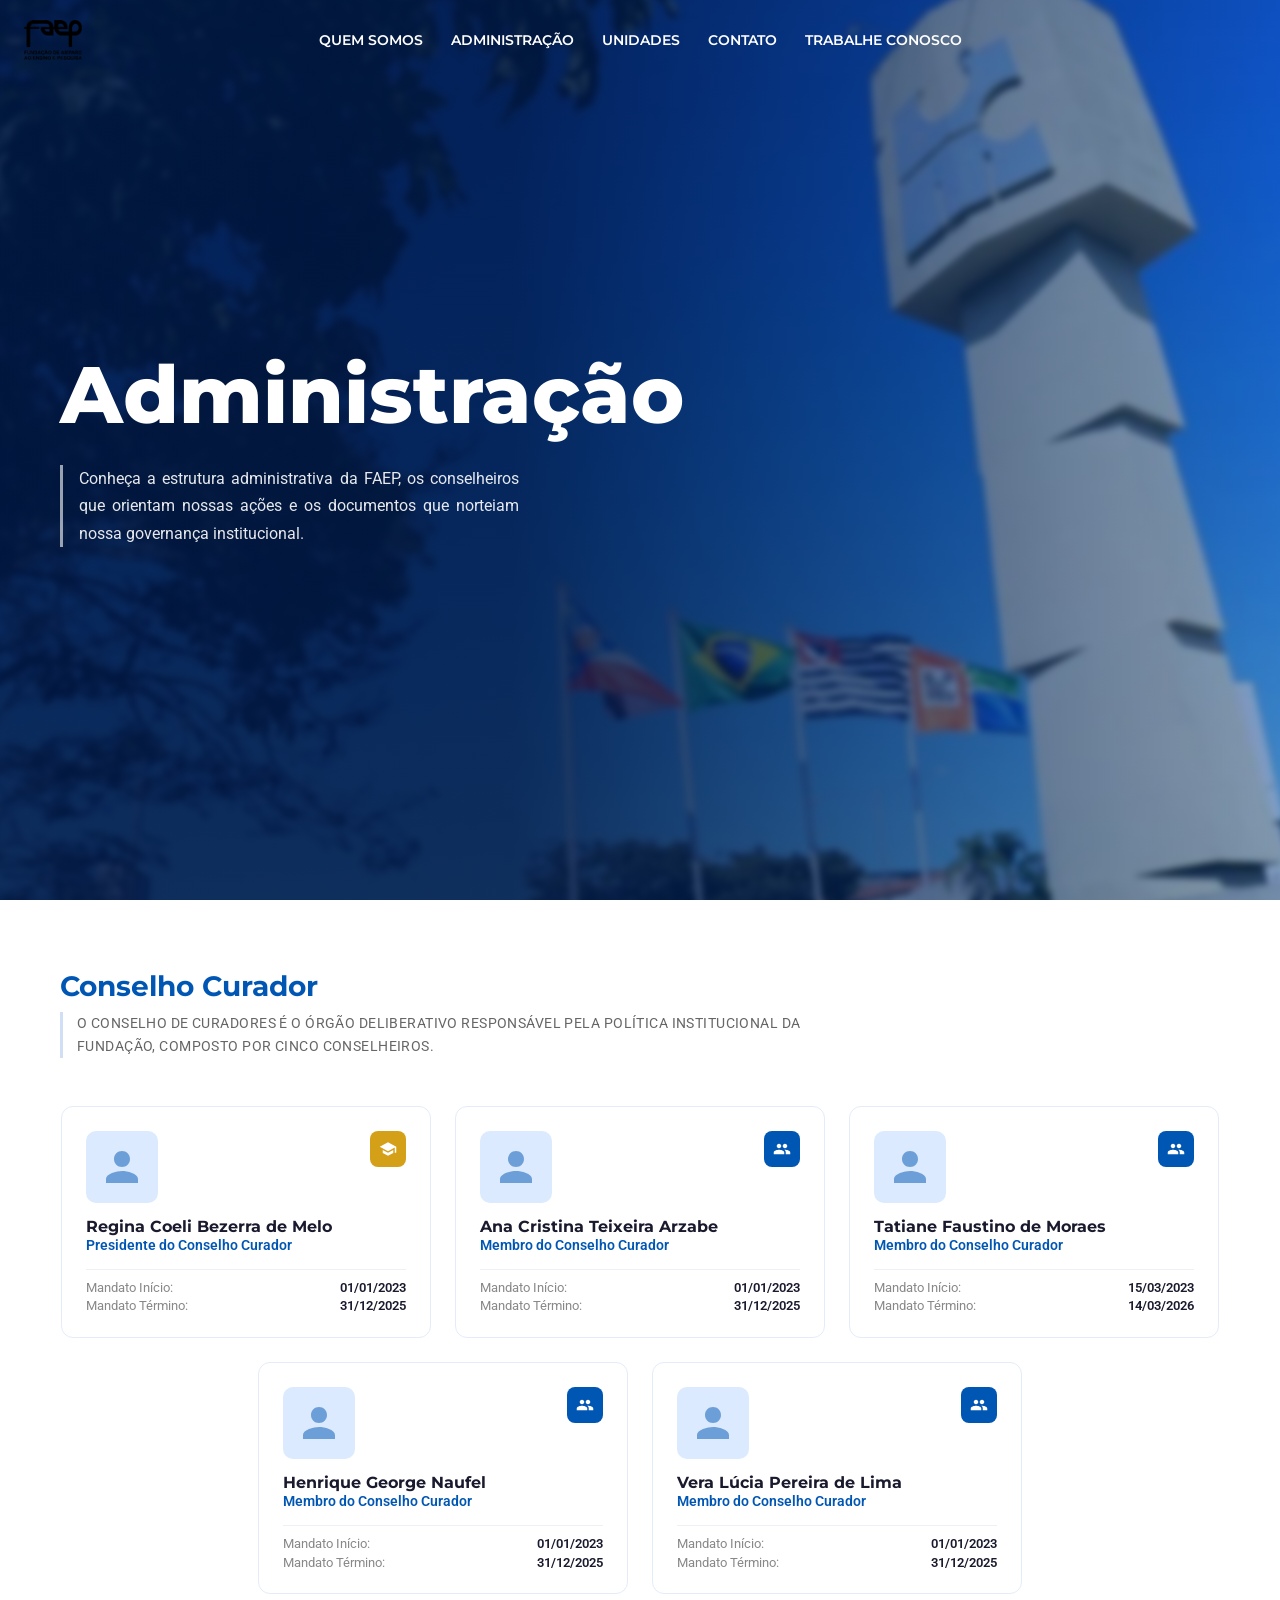
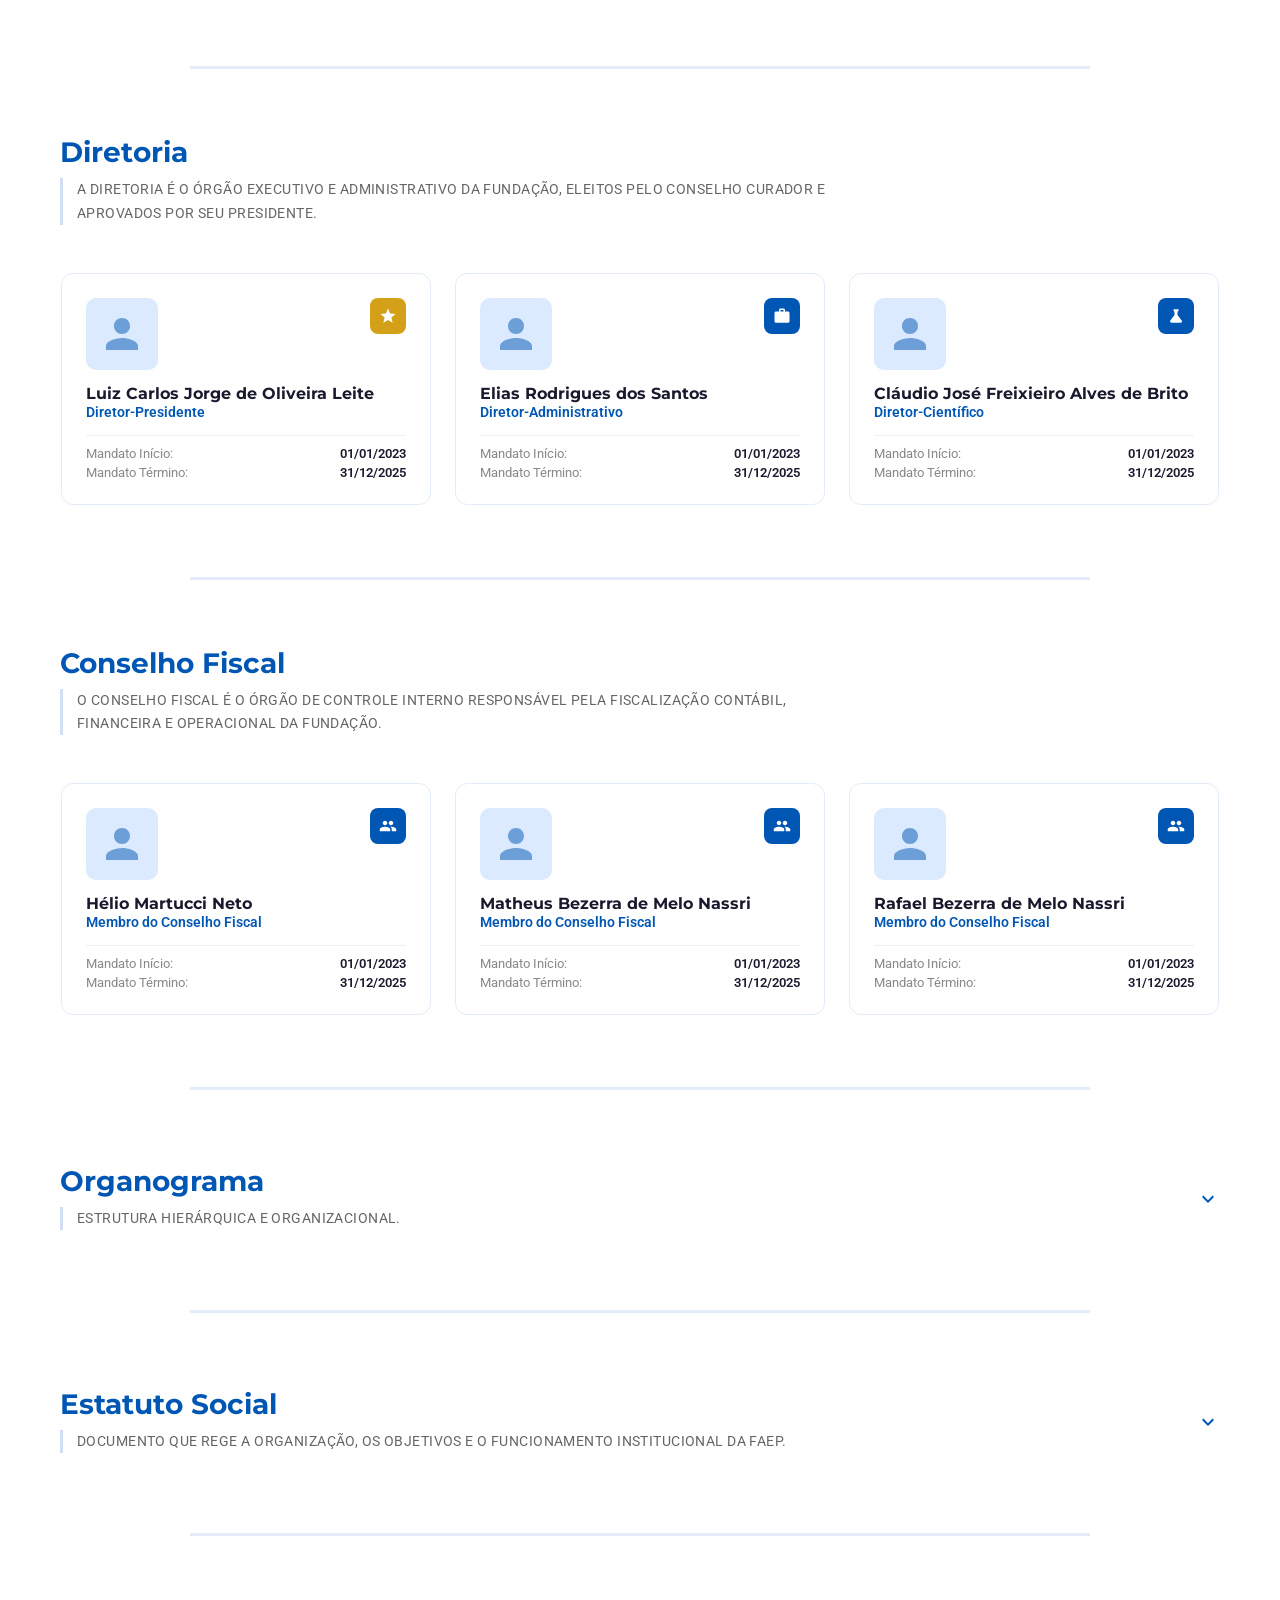
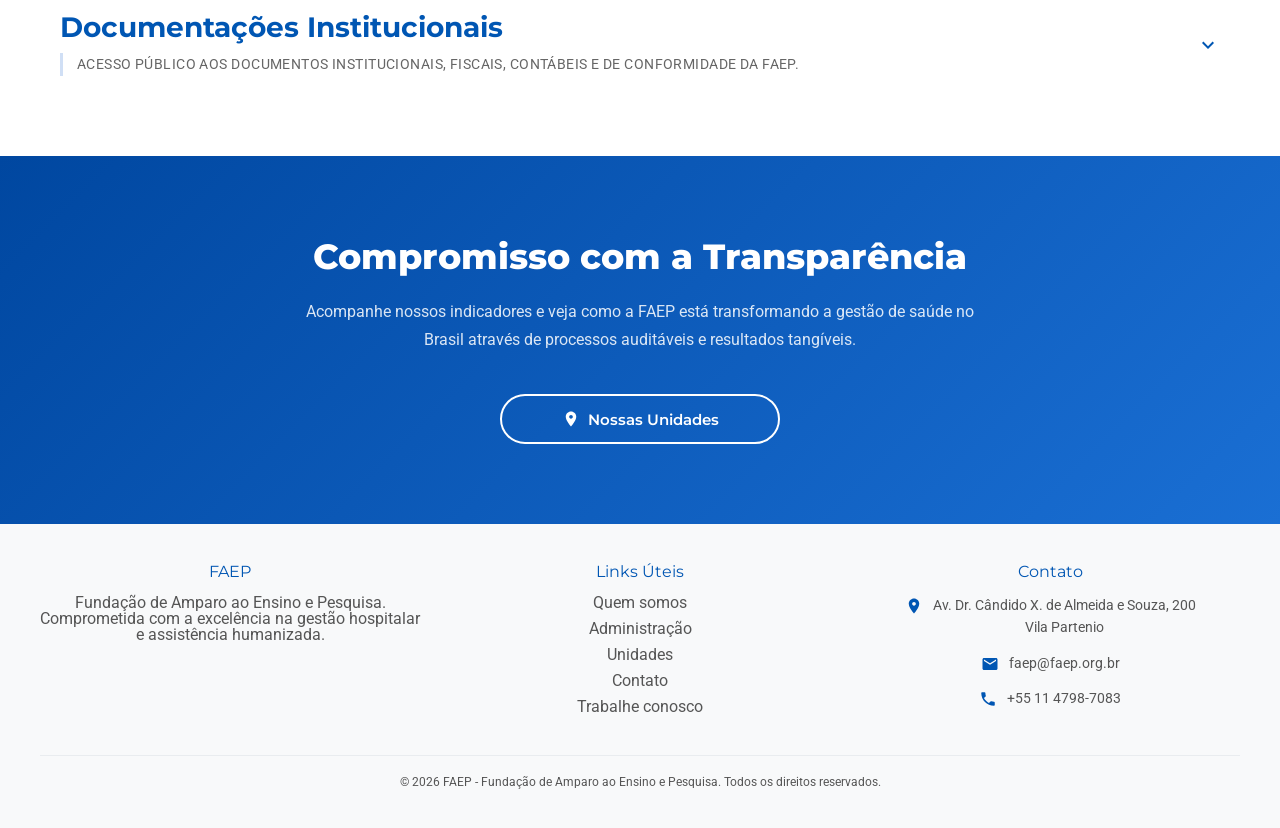
==== commit 768cb007: "ajuste de SEO e performance" ====
--- a/pages/administracao.html
+++ b/pages/administracao.html
@@ -3,6 +3,10 @@
 <head>
     <meta charset="UTF-8">
     <meta name="viewport" content="width=device-width, initial-scale=1.0">
+    <meta name="description" content="Conheça a estrutura administrativa da FAEP, seus gestores e o modelo de transparência que norteia a fundação.">
+
+    <link rel="preconnect" href="https://fonts.googleapis.com">
+    <link rel="preconnect" href="https://fonts.gstatic.com" crossorigin>
 
     <!-- Styles -->
     <link rel="stylesheet" href="../css/reset.css">
@@ -18,7 +22,7 @@
 <body class="body">
     <header class="header">
         <a href="../index.html" class="header__logo-link">
-            <img src="../assets/images/logo_faep/logofaep.png" alt="Logo FAEP" class="header__logo">
+            <img src="../assets/images/logo_faep/logofaep.png" alt="Logo FAEP" class="header__logo" width="284" height="195">
         </a>
 
         <button class="header__hamburger" aria-label="Abrir menu" aria-expanded="false">
--- a/css/global.css
+++ b/css/global.css
@@ -1,4 +1,4 @@
-@import url('https://fonts.googleapis.com/css2?family=Montserrat:ital,wght@0,100..900;1,100..900&family=Roboto:ital,wght@0,100..900;1,100..900&display=swap');
+@import url('https://fonts.googleapis.com/css2?family=Montserrat:wght@300;400;600;700&family=Roboto:wght@400;700&display=swap');
 
 :root {
     /* ── Brand Blues ── */
--- a/css/components/header.css
+++ b/css/components/header.css
@@ -25,6 +25,7 @@
 
 .header__logo {
     height: 40px;
+    width: auto;
 }
 
 /* ── Hamburger ── */
--- a/css/components/footer.css
+++ b/css/components/footer.css
@@ -2,7 +2,7 @@
 .footer {
     background-color: var(--color-surface);
     padding: 40px;
-    color: var(--color-text-secondary);
+    color: var(--color-text-mid);
 }
 
 .footer__container {
@@ -32,6 +32,7 @@
 }
 
 .footer__column-text {
+    color: var(--color-text-mid);
     font-family: var(--font-secondary);
 }
 
@@ -46,7 +47,7 @@
 
 .footer__nav-link {
     text-decoration: none;
-    color: var(--color-text-secondary);
+    color: var(--color-text-mid);
     font-family: var(--font-secondary);
 }
 
@@ -62,7 +63,7 @@
     align-items: flex-start;
     gap: 10px;
     text-decoration: none;
-    color: var(--color-text-secondary);
+    color: var(--color-text-mid);
     font-family: var(--font-secondary);
     font-size: 0.9rem;
     line-height: 1.5;
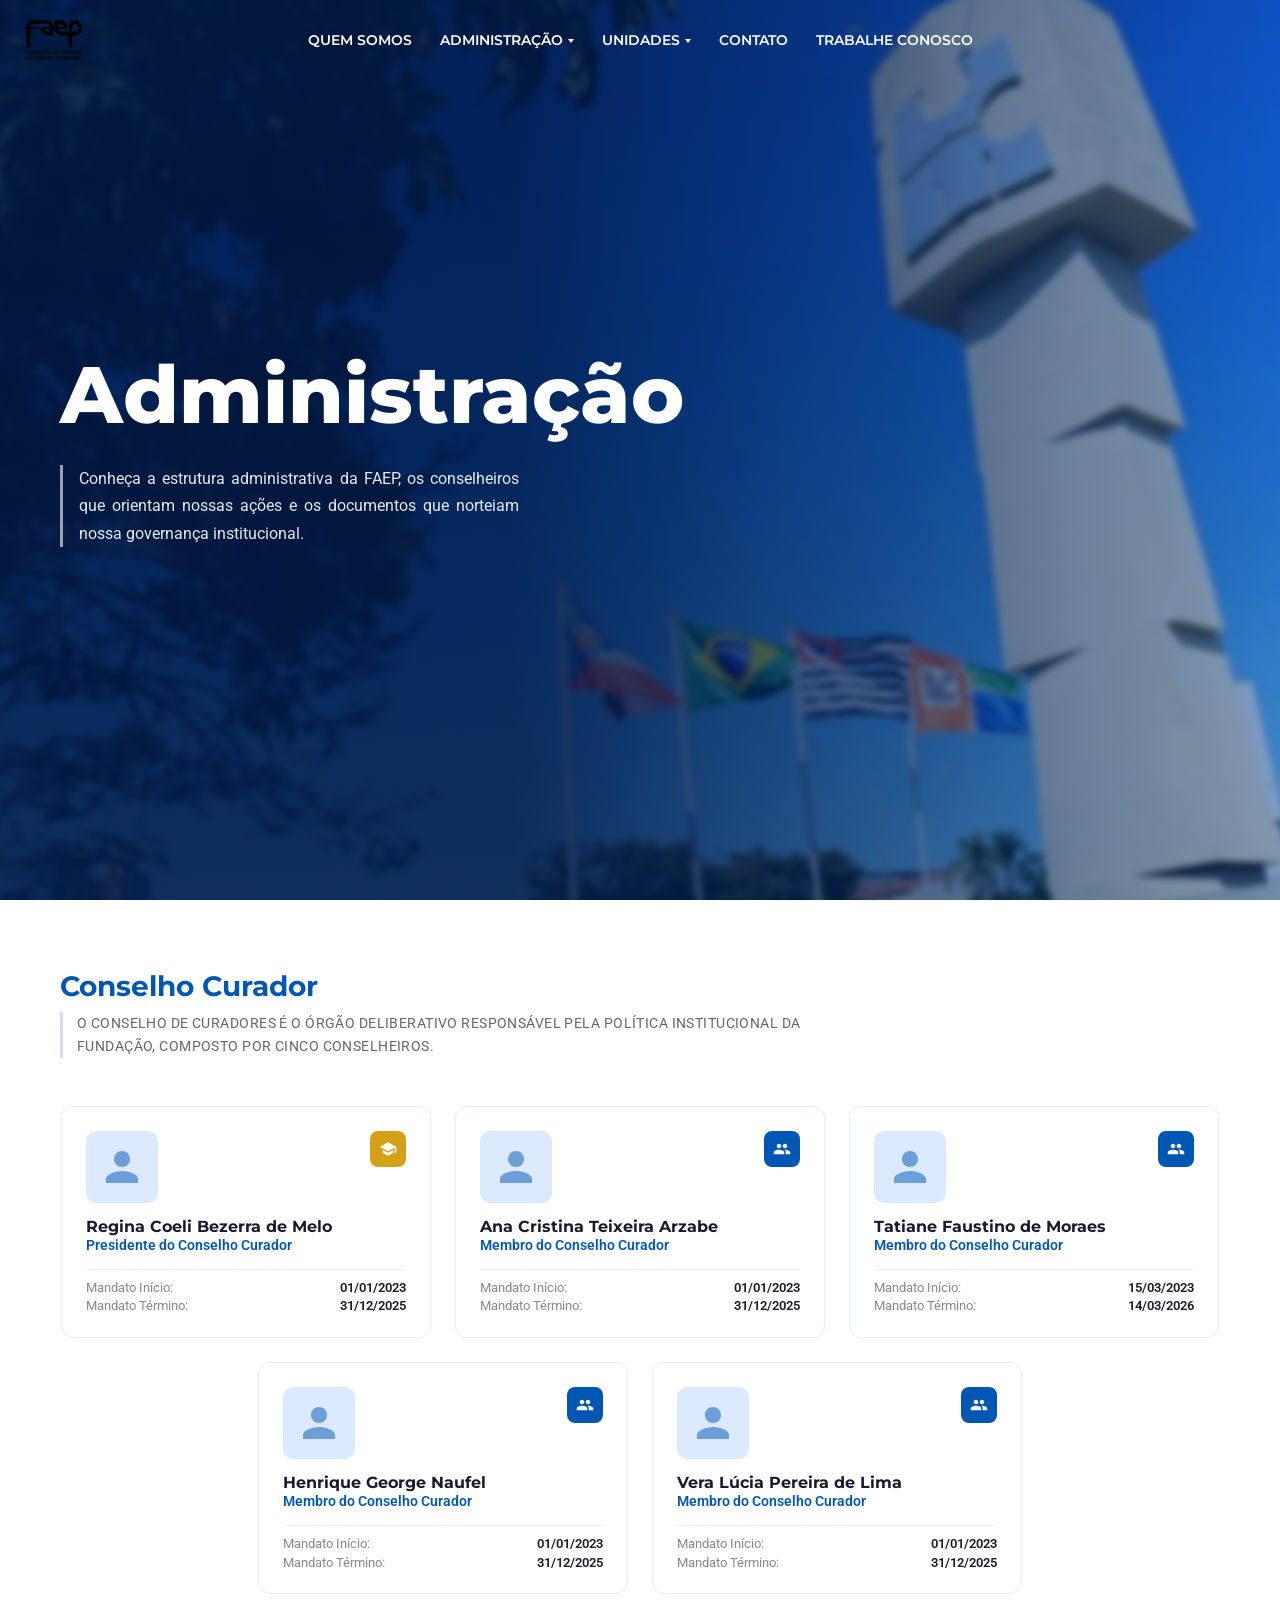
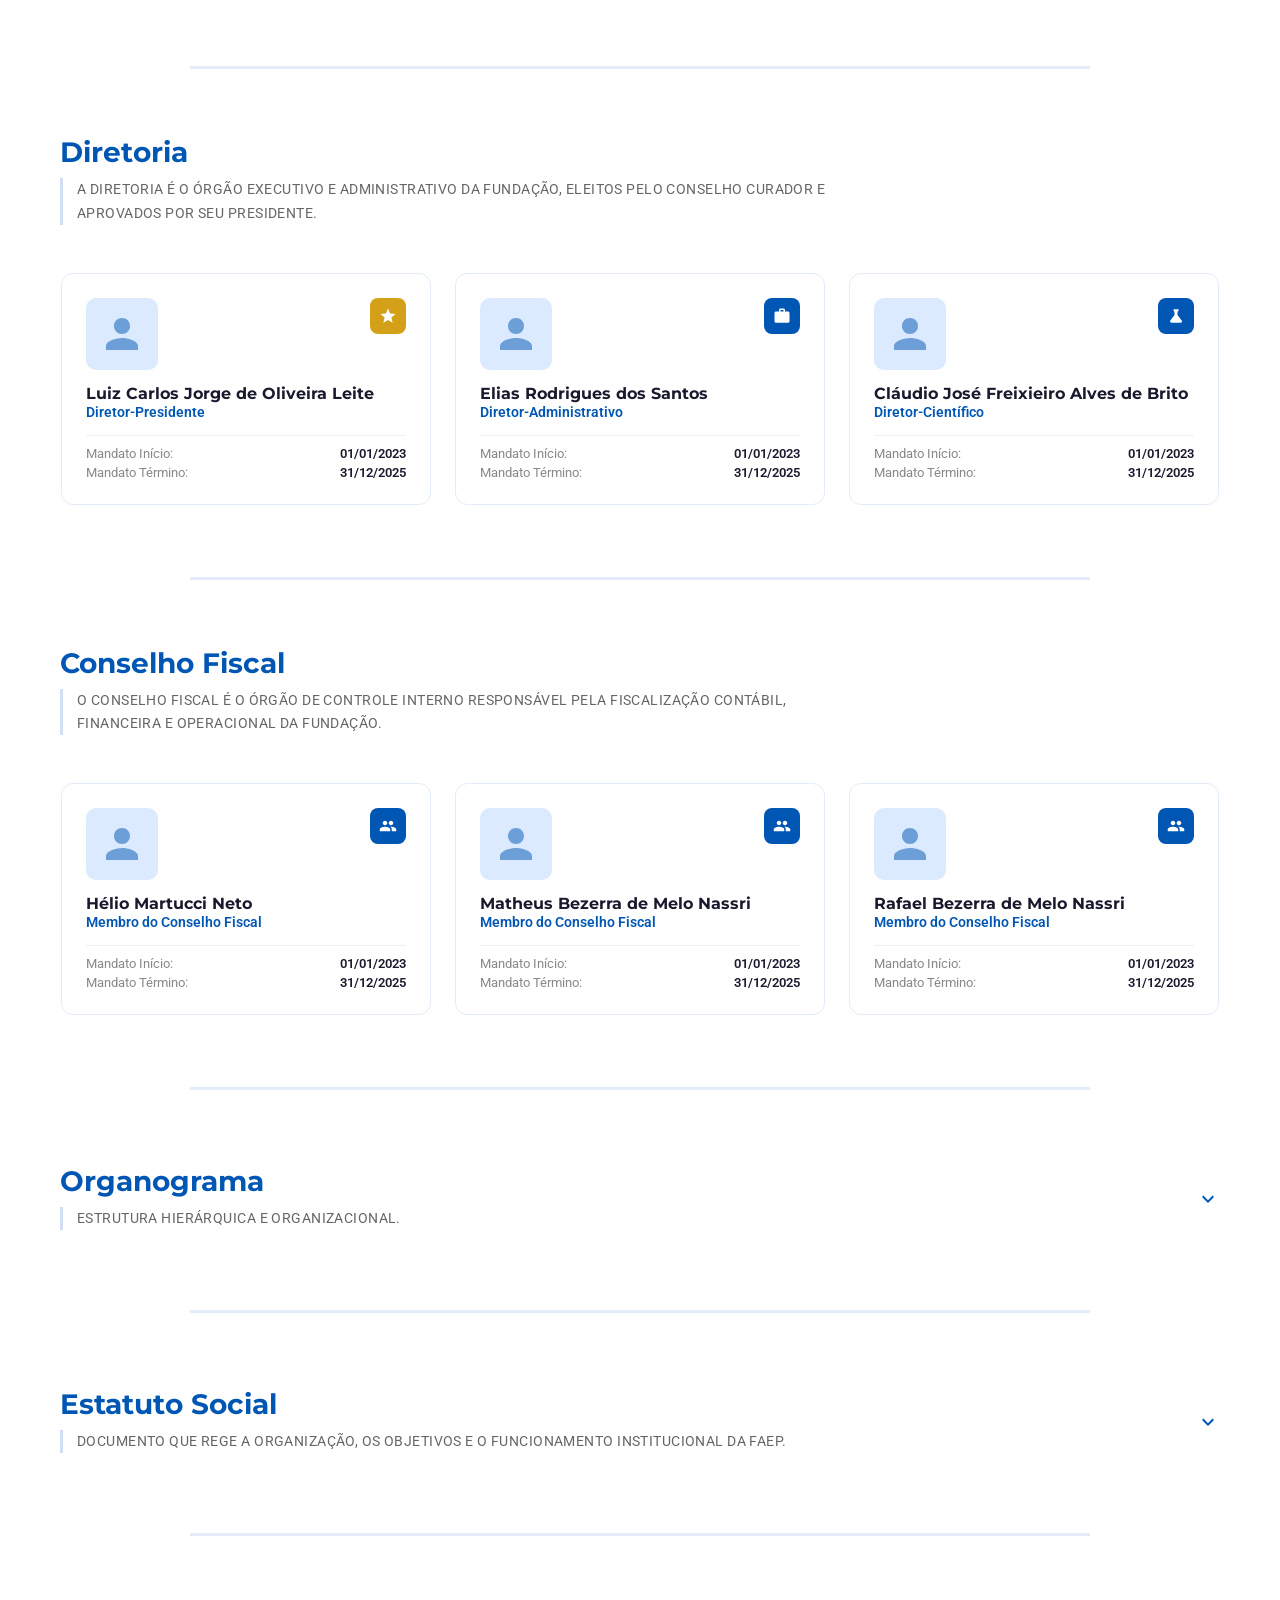
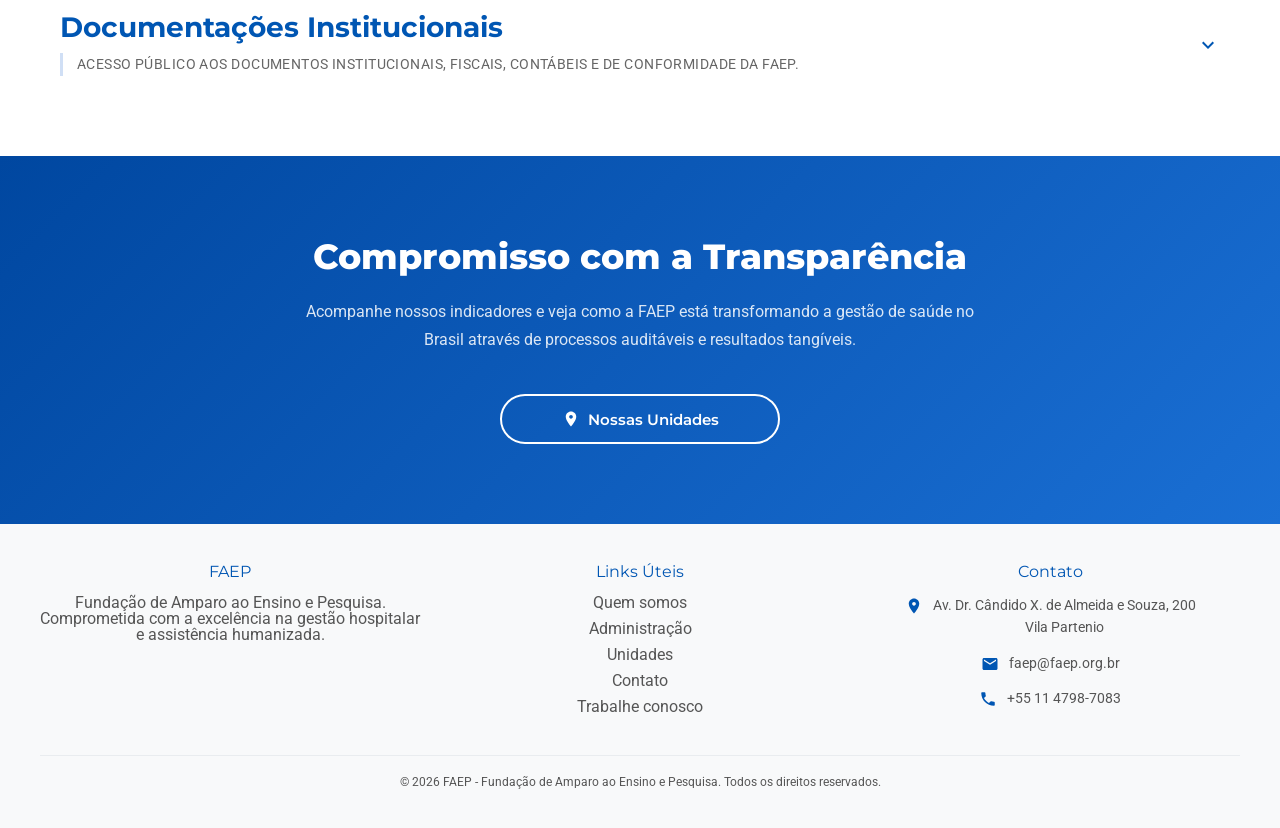
==== commit aef9296a: "Dropdown" ====
--- a/pages/administracao.html
+++ b/pages/administracao.html
@@ -34,8 +34,30 @@
         <nav class="header__nav">
             <ul class="header__nav-list">
                 <li class="header__nav-item"><a href="./quem-somos.html" class="header__nav-link">QUEM SOMOS</a></li>
-                <li class="header__nav-item"><a href="./administracao.html" class="header__nav-link header__nav-link--active">ADMINISTRAÇÃO</a></li>
-                <li class="header__nav-item"><a href="./unidades.html" class="header__nav-link">UNIDADES</a></li>
+                <li class="header__nav-item header__nav-item--has-dropdown">
+                    <a href="./administracao.html" class="header__nav-link header__nav-link--active">ADMINISTRAÇÃO</a>
+                    <button class="header__dropdown-toggle" aria-expanded="false" aria-label="Submenu de administração">
+                        <svg class="header__dropdown-chevron" xmlns="http://www.w3.org/2000/svg" viewBox="0 0 24 24" fill="currentColor" width="14" height="14"><path d="M7.41 8.59 12 13.17l4.59-4.58L18 10l-6 6-6-6z"/></svg>
+                    </button>
+                    <ul class="header__dropdown">
+                        <li><a href="./administracao.html#conselho-curador" class="header__dropdown-link">Conselho Curador</a></li>
+                        <li><a href="./administracao.html#diretoria" class="header__dropdown-link">Diretoria</a></li>
+                        <li><a href="./administracao.html#conselho-fiscal" class="header__dropdown-link">Conselho Fiscal</a></li>
+                        <li><a href="./administracao.html#organograma" class="header__dropdown-link">Organograma</a></li>
+                        <li><a href="./administracao.html#estatuto" class="header__dropdown-link">Estatuto Social</a></li>
+                        <li><a href="./administracao.html#documentacoes" class="header__dropdown-link">Documentações</a></li>
+                    </ul>
+                </li>
+                <li class="header__nav-item header__nav-item--has-dropdown">
+                    <a href="./unidades.html" class="header__nav-link">UNIDADES</a>
+                    <button class="header__dropdown-toggle" aria-expanded="false" aria-label="Submenu de unidades">
+                        <svg class="header__dropdown-chevron" xmlns="http://www.w3.org/2000/svg" viewBox="0 0 24 24" fill="currentColor" width="14" height="14"><path d="M7.41 8.59 12 13.17l4.59-4.58L18 10l-6 6-6-6z"/></svg>
+                    </button>
+                    <ul class="header__dropdown">
+                        <li><a href="./unidades.html#sao-paulo" class="header__dropdown-link">São Paulo</a></li>
+                        <li><a href="./unidades.html#rio-de-janeiro" class="header__dropdown-link">Rio de Janeiro</a></li>
+                    </ul>
+                </li>
                 <li class="header__nav-item"><a href="./contato.html" class="header__nav-link">CONTATO</a></li>
                 <li class="header__nav-item"><a href="./trabalhe-conosco.html" class="header__nav-link">TRABALHE CONOSCO</a></li>
             </ul>
@@ -54,7 +76,7 @@
         </section>
 
 
-    <section class="adm-council">
+    <section class="adm-council" id="conselho-curador">
         <div class="adm-council__header">
             <h2 class="adm-council__title">Conselho Curador</h2>
             <p class="adm-council__description">O Conselho de Curadores é o órgão deliberativo responsável pela política institucional da Fundação, composto por cinco conselheiros.</p>
@@ -195,7 +217,7 @@
         </div>
     </section>
 
-    <section class="adm-council adm-board">
+    <section class="adm-council adm-board" id="diretoria">
         <div class="adm-council__header">
             <h2 class="adm-council__title">Diretoria</h2>
             <p class="adm-council__description">A Diretoria é o órgão executivo e administrativo da Fundação, eleitos pelo Conselho Curador e aprovados por seu Presidente.</p>
@@ -284,7 +306,7 @@
         </div>
     </section>
 
-    <section class="adm-council">
+    <section class="adm-council" id="conselho-fiscal">
         <div class="adm-council__header">
             <h2 class="adm-council__title">Conselho Fiscal</h2>
             <p class="adm-council__description">O Conselho Fiscal é o órgão de controle interno responsável pela fiscalização contábil, financeira e operacional da Fundação.</p>
@@ -373,7 +395,7 @@
         </div>
     </section>
 
-    <section class="adm-council adm-organogram">
+    <section class="adm-council adm-organogram" id="organograma">
         <div class="adm-accordion__header" role="button" tabindex="0" aria-expanded="false">
             <div>
                 <h2 class="adm-council__title">Organograma</h2>
@@ -388,7 +410,7 @@
         </div>
     </section>
 
-    <section class="adm-council adm-estatuto">
+    <section class="adm-council adm-estatuto" id="estatuto">
         <div class="adm-accordion__header" role="button" tabindex="0" aria-expanded="false">
             <div>
                 <h2 class="adm-council__title">Estatuto Social</h2>
@@ -407,7 +429,7 @@
         </div>
     </section>
 
-    <section class="adm-council adm-docs">
+    <section class="adm-council adm-docs" id="documentacoes">
         <div class="adm-accordion__header" role="button" tabindex="0" aria-expanded="false">
             <div>
                 <h2 class="adm-council__title">Documentações Institucionais</h2>
@@ -558,6 +580,13 @@
             const isOpen = nav.classList.toggle('header__nav--open');
             hamburger.classList.toggle('header__hamburger--open', isOpen);
             hamburger.setAttribute('aria-expanded', isOpen);
+            if (!isOpen) {
+                document.querySelectorAll('.header__nav-item--dropdown-open').forEach(item => {
+                    item.classList.remove('header__nav-item--dropdown-open');
+                    const t = item.querySelector('.header__dropdown-toggle');
+                    if (t) t.setAttribute('aria-expanded', 'false');
+                });
+            }
         });
 
         document.addEventListener('click', (e) => {
@@ -565,11 +594,25 @@
                 nav.classList.remove('header__nav--open');
                 hamburger.classList.remove('header__hamburger--open');
                 hamburger.setAttribute('aria-expanded', 'false');
+                document.querySelectorAll('.header__nav-item--dropdown-open').forEach(item => {
+                    item.classList.remove('header__nav-item--dropdown-open');
+                    const t = item.querySelector('.header__dropdown-toggle');
+                    if (t) t.setAttribute('aria-expanded', 'false');
+                });
             }
         });
 
         window.addEventListener('scroll', () => {
             header.classList.toggle('header--scrolled', window.scrollY > 60);
+        });
+
+        document.querySelectorAll('.header__dropdown-toggle').forEach(toggle => {
+            toggle.addEventListener('click', e => {
+                e.stopPropagation();
+                const item = toggle.closest('.header__nav-item--has-dropdown');
+                const isOpen = item.classList.toggle('header__nav-item--dropdown-open');
+                toggle.setAttribute('aria-expanded', isOpen);
+            });
         });
 
         // ── Acordeão ──
@@ -588,6 +631,19 @@
                 }
             });
         });
+
+        // Auto-open accordion if navigated via URL hash
+        const _hash = window.location.hash;
+        if (_hash) {
+            const _target = document.querySelector(_hash);
+            if (_target) {
+                const _accordionHeader = _target.querySelector('.adm-accordion__header');
+                if (_accordionHeader) {
+                    _accordionHeader.setAttribute('aria-expanded', 'true');
+                    _accordionHeader.nextElementSibling.classList.add('adm-accordion__body--open');
+                }
+            }
+        }
 
         // ── Documentações Institucionais ──
         const admDocSearch = document.getElementById('admDocSearch');
@@ -661,5 +717,14 @@
             });
         });
     </script>
+
+    <div vw class="enabled">
+        <div vw-access-button class="active"></div>
+        <div vw-plugin-wrapper>
+            <div class="vw-plugin-top-wrapper"></div>
+        </div>
+    </div>
+    <script src="https://vlibras.gov.br/app/vlibras-plugin.js"></script>
+    <script>new window.VLibras.Widget('https://vlibras.gov.br/app');</script>
 </body>
 </html>
--- a/css/global.css
+++ b/css/global.css
@@ -106,3 +106,7 @@
     --font-primary: "Montserrat", sans-serif;
     --font-secondary: "Roboto", sans-serif;
 }
+
+html {
+    scroll-padding-top: 90px;
+}
--- a/css/components/header.css
+++ b/css/components/header.css
@@ -95,6 +95,11 @@
 }
 
 .header__nav--open {
+    max-height: calc(100dvh - 80px);
+    overflow-y: auto;
+}
+
+.header__nav--open {
     display: block;
 }
 
@@ -133,6 +138,74 @@
     color: var(--color-primary);
 }
 
+/* ── Dropdown (mobile) ── */
+.header__nav-item--has-dropdown {
+    display: flex;
+    flex-wrap: wrap;
+    align-items: stretch;
+}
+
+.header__nav-item--has-dropdown .header__nav-link {
+    flex: 1;
+}
+
+.header__dropdown-toggle {
+    display: flex;
+    align-items: center;
+    justify-content: center;
+    background: none;
+    border: none;
+    border-left: 1px solid var(--color-surface-blue-light);
+    cursor: pointer;
+    padding: 0 16px;
+    color: var(--color-text-body);
+    transition: background-color 0.2s, color 0.2s;
+}
+
+.header__dropdown-toggle:hover {
+    background-color: var(--color-surface-blue-light);
+    color: var(--color-primary);
+}
+
+.header__dropdown-chevron {
+    display: block;
+    transition: transform 0.25s ease;
+}
+
+.header__nav-item--dropdown-open .header__dropdown-chevron {
+    transform: rotate(180deg);
+}
+
+.header__dropdown {
+    display: none;
+    flex-basis: 100%;
+    list-style: none;
+    padding: 4px 0;
+    margin: 0;
+    background-color: var(--color-surface-blue-light);
+    border-top: 1px solid var(--color-border);
+}
+
+.header__nav-item--dropdown-open .header__dropdown {
+    display: block;
+}
+
+.header__dropdown-link {
+    display: block;
+    padding: 10px 16px 10px 36px;
+    text-decoration: none;
+    color: var(--color-text-body);
+    font-family: var(--font-primary);
+    font-weight: 500;
+    font-size: 0.82rem;
+    transition: color 0.2s, background-color 0.2s;
+}
+
+.header__dropdown-link:hover {
+    color: var(--color-primary);
+    background-color: var(--color-surface-blue);
+}
+
 /* ── Desktop (>= 1024px) ── */
 @media (min-width: 1024px) {
     .header {
@@ -209,4 +282,103 @@
     .header--no-hero .header__hamburger:hover span {
         background-color: var(--white);
     }
-}
+
+    /* ── Dropdown (desktop) ── */
+    .header__dropdown-toggle {
+        display: none;
+    }
+
+    .header__nav-item--has-dropdown {
+        display: block;
+        position: relative;
+    }
+
+    .header__nav-item--has-dropdown > .header__nav-link::after {
+        content: '';
+        display: inline-block;
+        margin-left: 5px;
+        width: 0;
+        height: 0;
+        border-left: 3px solid transparent;
+        border-right: 3px solid transparent;
+        border-top: 4px solid currentColor;
+        vertical-align: middle;
+        transition: transform 0.2s ease;
+    }
+
+    .header__nav-item--has-dropdown:hover > .header__nav-link::after {
+        transform: rotate(180deg);
+    }
+
+    .header__dropdown {
+        display: block;
+        position: absolute;
+        top: calc(100% + 14px);
+        left: 50%;
+        transform: translateX(-50%) translateY(-4px);
+        background: var(--white);
+        box-shadow: 0 8px 24px rgba(0, 30, 80, 0.14);
+        border-radius: 10px;
+        padding: 8px 0;
+        min-width: 200px;
+        z-index: 200;
+        list-style: none;
+        opacity: 0;
+        visibility: hidden;
+        pointer-events: none;
+        transition: opacity 0.18s ease 0.15s, transform 0.18s ease 0.15s, visibility 0.18s 0.15s;
+    }
+
+    /* Ponte invisível que cobre o gap entre o item e o dropdown */
+    .header__dropdown::after {
+        content: '';
+        position: absolute;
+        top: -14px;
+        left: -10px;
+        right: -10px;
+        height: 14px;
+    }
+
+    .header__dropdown::before {
+        content: '';
+        position: absolute;
+        top: -5px;
+        left: 50%;
+        transform: translateX(-50%);
+        border-left: 5px solid transparent;
+        border-right: 5px solid transparent;
+        border-bottom: 5px solid var(--white);
+        filter: drop-shadow(0 -2px 2px rgba(0, 30, 80, 0.06));
+    }
+
+    .header__nav-item--has-dropdown:hover .header__dropdown {
+        opacity: 1;
+        visibility: visible;
+        pointer-events: auto;
+        transform: translateX(-50%) translateY(0);
+        transition: opacity 0.18s ease, transform 0.18s ease, visibility 0.18s;
+    }
+
+    .header__dropdown-link {
+        display: block;
+        padding: 9px 20px;
+        text-decoration: none;
+        color: var(--color-text-body);
+        font-family: var(--font-primary);
+        font-weight: 500;
+        font-size: 0.82rem;
+        white-space: nowrap;
+        transition: color 0.2s, background-color 0.2s;
+    }
+
+    .header__dropdown-link:hover {
+        color: var(--color-primary);
+        background-color: var(--color-surface-blue-light);
+    }
+
+    .header--scrolled .header__dropdown-link:hover,
+    .header--no-hero .header__dropdown-link:hover {
+        color: var(--color-primary);
+        background-color: var(--color-surface-blue-light);
+    }
+}
